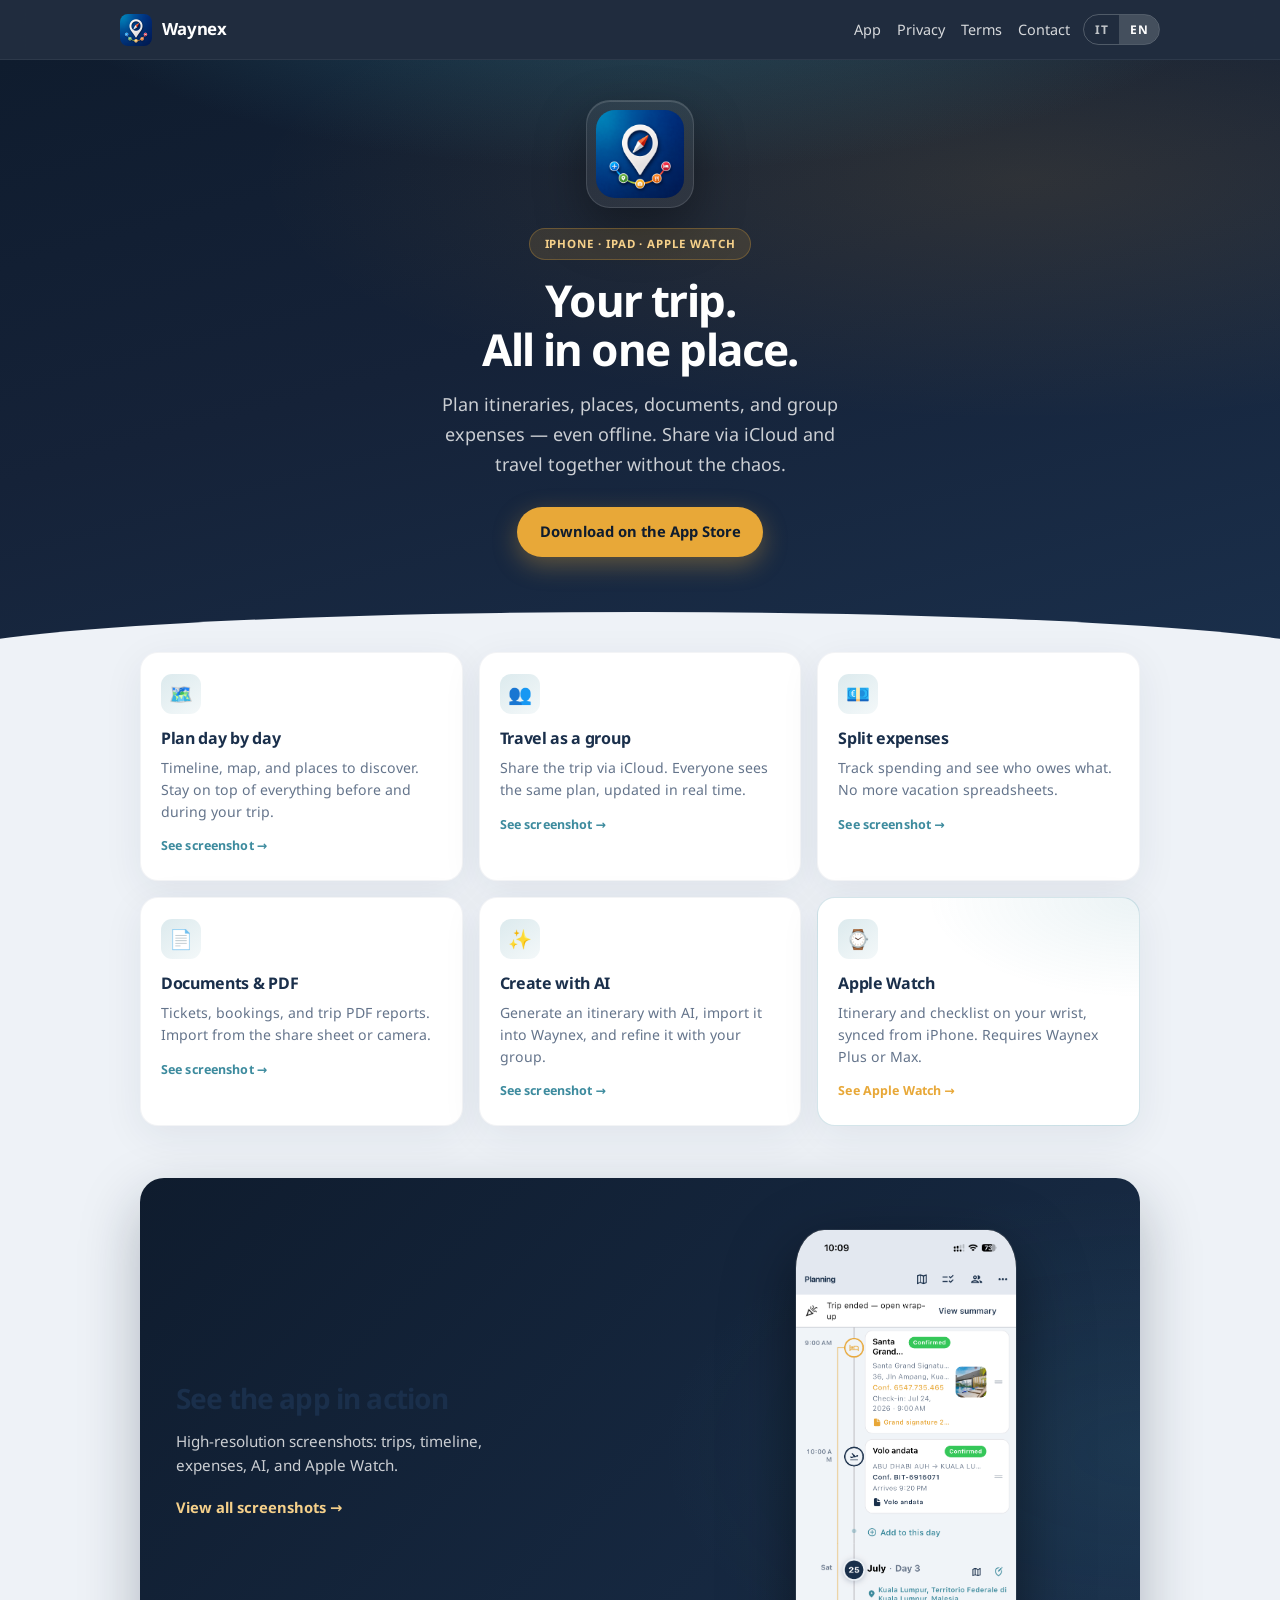
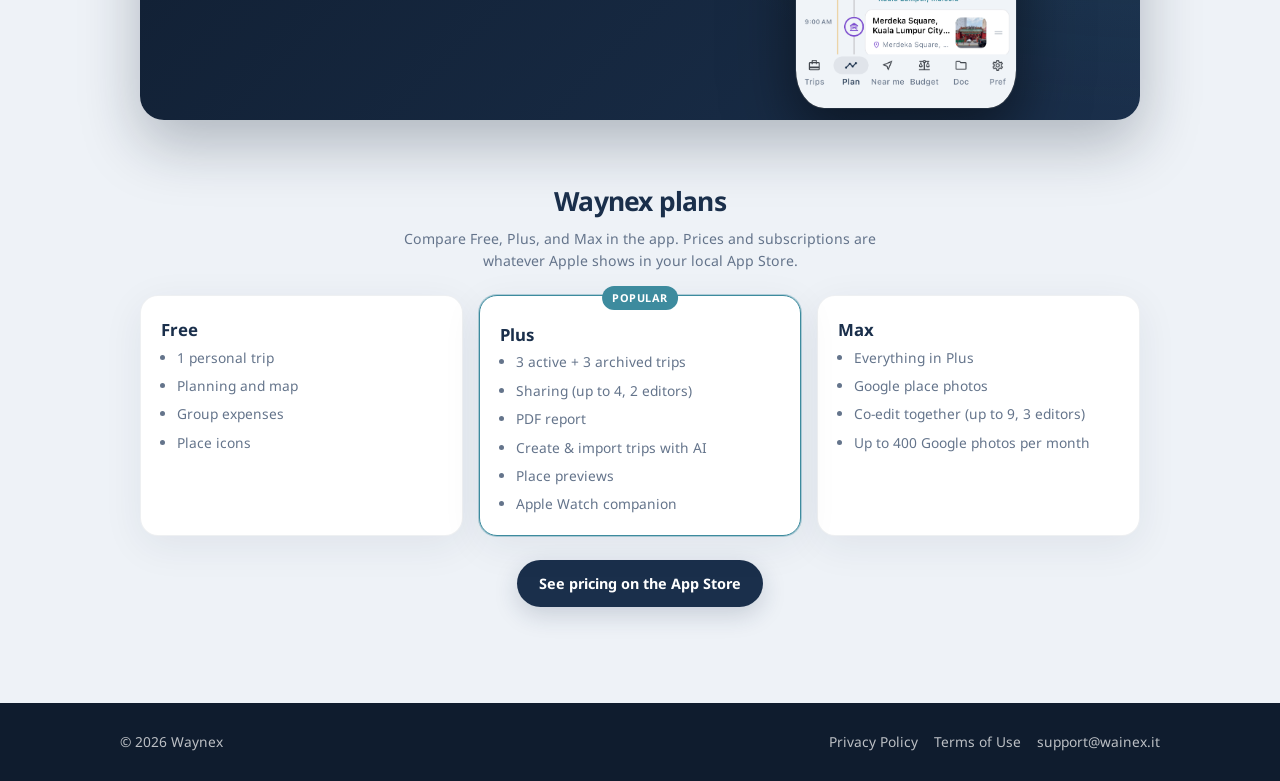
==== en/index.html @ 7d641415 "Honor /en/ as English even if the browser still has Italian saved. Co-authored-by: Cursor <cursorage" ====
<!DOCTYPE html>
<html lang="en">
<head>
  <meta charset="UTF-8">
  <meta name="viewport" content="width=device-width, initial-scale=1">
  <meta name="description" content="Waynex — your group travel companion. Itineraries, places, documents, and expenses in one place.">
  <title>Waynex — Your trip, all in one place</title>
  <link rel="canonical" href="https://wainex.it/en/">
  <link rel="icon" href="/assets/app-icon.png" type="image/png">
  <link rel="apple-touch-icon" href="/assets/app-icon.png">
  <link rel="preconnect" href="https://fonts.googleapis.com">
  <link rel="preconnect" href="https://fonts.gstatic.com" crossorigin>
  <link href="https://fonts.googleapis.com/css2?family=Noto+Sans:wght@400;600;700&display=swap" rel="stylesheet">
  <link rel="stylesheet" href="/styles.css?v=8">
  <script defer src="/site.js?v=9"></script>
</head>
<body>
  <header class="site-header">
    <div class="header-inner">
      <a class="brand" data-link="home" href="/en/">
        <span class="brand-mark" aria-hidden="true">
          <img src="/assets/app-icon.png" alt="" width="36" height="36">
        </span>
        Waynex
      </a>
      <div class="header-right">
        <nav class="nav-links" aria-label="Main">
          <a data-link="screenshots" href="/en/screenshots/" data-i18n="navScreenshots">App</a>
          <a data-link="privacy" href="/en/privacy/" data-i18n="navPrivacy">Privacy</a>
          <a data-link="terms" href="/en/terms/" data-i18n="navTerms">Terms</a>
          <a href="mailto:support@wainex.it" data-i18n="navContact">Contact</a>
        </nav>
        <div class="lang-switch" aria-label="Language">
          <a href="/" data-lang-btn="it">IT</a>
          <a href="/en/" data-lang-btn="en" class="active">EN</a>
        </div>
      </div>
    </div>
  </header>

  <section class="hero">
    <div class="hero-inner">
      <div class="hero-stack">
        <div class="hero-icon-wrap">
          <img class="hero-icon" src="/assets/app-icon.png" alt="Waynex" width="96" height="96">
        </div>
        <span class="hero-badge" data-i18n="heroBadge">iPhone · iPad · Apple Watch</span>
        <h1 data-i18n="heroTitle">Your trip.<br>All in one place.</h1>
        <p class="lead" data-i18n="heroLead">Plan itineraries, places, documents, and group expenses — even offline. Share via iCloud and travel together without the chaos.</p>
        <a class="hero-cta" href="#" data-app-store rel="noopener noreferrer" data-i18n="heroCta">Download on the App Store</a>
      </div>
    </div>
    <div class="hero-curve" aria-hidden="true"></div>
  </section>

  <main>
    <div class="features">
      <a class="feature-card feature-card-link" data-link="screenshots" data-shot-hash="plan" href="/en/screenshots/#plan">
        <div class="feature-icon" aria-hidden="true">🗺️</div>
        <h3 data-i18n="f1Title">Plan day by day</h3>
        <p data-i18n="f1Body">Timeline, map, and places to discover. Stay on top of everything before and during your trip.</p>
        <span class="feature-link-hint" data-i18n="featureSeeScreen">See screenshot →</span>
      </a>
      <a class="feature-card feature-card-link" data-link="screenshots" data-shot-hash="sharing" href="/en/screenshots/#sharing">
        <div class="feature-icon" aria-hidden="true">👥</div>
        <h3 data-i18n="f2Title">Travel as a group</h3>
        <p data-i18n="f2Body">Share the trip via iCloud. Everyone sees the same plan, updated in real time.</p>
        <span class="feature-link-hint" data-i18n="featureSeeScreen">See screenshot →</span>
      </a>
      <a class="feature-card feature-card-link" data-link="screenshots" data-shot-hash="budget" href="/en/screenshots/#budget">
        <div class="feature-icon" aria-hidden="true">💶</div>
        <h3 data-i18n="f3Title">Split expenses</h3>
        <p data-i18n="f3Body">Track spending and see who owes what. No more vacation spreadsheets.</p>
        <span class="feature-link-hint" data-i18n="featureSeeScreen">See screenshot →</span>
      </a>
      <a class="feature-card feature-card-link" data-link="screenshots" data-shot-hash="documents" href="/en/screenshots/#documents">
        <div class="feature-icon" aria-hidden="true">📄</div>
        <h3 data-i18n="f4Title">Documents & PDF</h3>
        <p data-i18n="f4Body">Tickets, bookings, and trip PDF reports. Import from the share sheet or camera.</p>
        <span class="feature-link-hint" data-i18n="featureSeeScreen">See screenshot →</span>
      </a>
      <a class="feature-card feature-card-link" data-link="screenshots" data-shot-hash="ai" href="/en/screenshots/#ai">
        <div class="feature-icon" aria-hidden="true">✨</div>
        <h3 data-i18n="f5Title">Create with AI</h3>
        <p data-i18n="f5Body">Generate an itinerary with AI, import it into Waynex, and refine it with your group.</p>
        <span class="feature-link-hint" data-i18n="featureSeeScreen">See screenshot →</span>
      </a>
      <a class="feature-card feature-card-link feature-card-link--watch" data-link="screenshots" data-shot-hash="watch" href="/en/screenshots/#watch">
        <div class="feature-icon" aria-hidden="true">⌚</div>
        <h3 data-i18n="f6Title">Apple Watch</h3>
        <p data-i18n="f6Body">Itinerary and checklist on your wrist, synced from iPhone. Requires Waynex Plus or Max.</p>
        <span class="feature-link-hint" data-i18n="featureSeeWatch">See Apple Watch →</span>
      </a>
    </div>

    <section class="section section-screenshots-teaser" id="app">
      <div class="teaser-card">
        <div class="teaser-copy">
          <h2 data-i18n="screenshotsTeaserTitle">See the app in action</h2>
          <p data-i18n="screenshotsTeaserBody">High-resolution screenshots: trips, timeline, expenses, AI, and Apple Watch.</p>
          <a class="teaser-link" data-link="screenshots" href="/en/screenshots/" data-i18n="screenshotsTeaserCta">View all screenshots →</a>
        </div>
        <div class="teaser-phone" aria-hidden="true">
          <div class="phone phone--teaser phone--teaser-lg phone--hires">
            <div class="phone-bezel"><div class="phone-screen"><img src="/assets/screenshots/02-plan-1206.png" alt="" width="1206" height="2622" loading="lazy" decoding="async"></div></div>
          </div>
        </div>
      </div>
    </section>

    <section class="section section-plans" id="plans">
      <div class="section-header">
        <h2 data-i18n="plansTitle">Waynex plans</h2>
        <p class="section-note" data-i18n="plansNote">Compare Free, Plus, and Max in the app. Prices and subscriptions are whatever Apple shows in your local App Store.</p>
      </div>
      <div class="plans">
        <article class="plan-card">
          <h3>Free</h3>
          <ul>
            <li data-i18n="free1">1 personal trip</li>
            <li data-i18n="free2">Planning and map</li>
            <li data-i18n="free3">Group expenses</li>
            <li data-i18n="free4">Place icons</li>
          </ul>
        </article>
        <article class="plan-card highlight">
          <span class="plan-tag" data-i18n="planPopular">Popular</span>
          <h3>Plus</h3>
          <ul>
            <li data-i18n="plus1">3 active + 3 archived trips</li>
            <li data-i18n="plus2">Sharing (up to 4, 2 editors)</li>
            <li data-i18n="plus3">PDF report</li>
            <li data-i18n="plus4">Create & import trips with AI</li>
            <li data-i18n="plus5">Place previews</li>
            <li data-i18n="plus6">Apple Watch companion</li>
          </ul>
        </article>
        <article class="plan-card">
          <h3>Max</h3>
          <ul>
            <li data-i18n="max1">Everything in Plus</li>
            <li data-i18n="max2">Google place photos</li>
            <li data-i18n="max3">Co-edit together (up to 9, 3 editors)</li>
            <li data-i18n="max4">Up to 400 Google photos per month</li>
          </ul>
        </article>
      </div>
      <p class="plans-cta-wrap">
        <a class="plans-cta" href="#" data-app-store rel="noopener noreferrer" data-i18n="plansCta">See pricing on the App Store</a>
      </p>
    </section>
  </main>

  <footer class="site-footer">
    <div class="footer-inner">
      <span>© 2026 Waynex</span>
      <nav class="footer-links" aria-label="Legal">
        <a data-link="privacy" href="/en/privacy/" data-i18n="footerPrivacy">Privacy Policy</a>
        <a data-link="terms" href="/en/terms/" data-i18n="footerTerms">Terms of Use</a>
        <a href="mailto:support@wainex.it">support@wainex.it</a>
      </nav>
    </div>
  </footer>
</body>
</html>
---- styles.css ----
:root {
  --deep-blue: #1a2f4b;
  --deep-blue-dark: #0f1c2e;
  --sea: #3d8b9e;
  --sea-light: #5aa8ba;
  --warm: #e8a838;
  --warm-soft: #f5d08a;
  --surface: #eef2f7;
  --card: #ffffff;
  --text: #1a2f4b;
  --text-muted: #64748b;
  --radius: 18px;
  --shadow: 0 10px 40px rgba(26, 47, 75, 0.07);
  --max-width: 1040px;
}

*,
*::before,
*::after {
  box-sizing: border-box;
}

html {
  scroll-behavior: smooth;
}

body {
  margin: 0;
  font-family: "Noto Sans", system-ui, -apple-system, sans-serif;
  color: var(--text);
  background: var(--surface);
  line-height: 1.6;
  -webkit-font-smoothing: antialiased;
}

a {
  color: var(--sea);
  text-decoration: none;
}

a:hover {
  color: var(--deep-blue);
  text-decoration: underline;
}

.site-header {
  background: rgba(15, 28, 46, 0.92);
  backdrop-filter: blur(12px);
  -webkit-backdrop-filter: blur(12px);
  color: #fff;
  padding: 0.85rem 1.25rem;
  position: sticky;
  top: 0;
  z-index: 20;
  border-bottom: 1px solid rgba(255, 255, 255, 0.06);
}

.header-inner {
  max-width: var(--max-width);
  margin: 0 auto;
  display: flex;
  align-items: center;
  justify-content: space-between;
  gap: 1rem;
}

.header-right {
  display: flex;
  align-items: center;
  gap: 0.85rem;
}

.brand {
  display: inline-flex;
  align-items: center;
  gap: 0.6rem;
  color: #fff;
  font-weight: 700;
  font-size: 1.05rem;
  letter-spacing: -0.02em;
}

.brand:hover {
  text-decoration: none;
  color: var(--warm-soft);
}

.brand-mark {
  width: 32px;
  height: 32px;
  border-radius: 8px;
  overflow: hidden;
  flex-shrink: 0;
  line-height: 0;
}

.brand-mark img {
  width: 100%;
  height: 100%;
  display: block;
  object-fit: cover;
}

.nav-links {
  display: flex;
  gap: 1rem;
  font-size: 0.9rem;
}

.nav-links a {
  color: rgba(255, 255, 255, 0.82);
}

.nav-links a:hover,
.nav-links a.active {
  color: #fff;
  text-decoration: none;
}

.lang-switch {
  display: inline-flex;
  border: 1px solid rgba(255, 255, 255, 0.22);
  border-radius: 999px;
  overflow: hidden;
  font-size: 0.75rem;
  font-weight: 700;
  letter-spacing: 0.02em;
}

.lang-switch a {
  padding: 0.3rem 0.7rem;
  color: rgba(255, 255, 255, 0.72);
  text-decoration: none;
}

.lang-switch a.active {
  background: rgba(255, 255, 255, 0.16);
  color: #fff;
}

.lang-switch a:hover {
  text-decoration: none;
  color: #fff;
}

.hero {
  position: relative;
  background:
    radial-gradient(ellipse 90% 70% at 50% -20%, rgba(61, 139, 158, 0.45), transparent 55%),
    radial-gradient(ellipse 60% 40% at 80% 20%, rgba(232, 168, 56, 0.12), transparent),
    linear-gradient(165deg, var(--deep-blue-dark) 0%, #152238 45%, var(--deep-blue) 100%);
  color: #fff;
  padding: 2.5rem 1.25rem 0;
  overflow: hidden;
}

.hero-inner {
  max-width: 640px;
  margin: 0 auto;
}

.hero-stack {
  display: flex;
  flex-direction: column;
  align-items: center;
  text-align: center;
  padding-bottom: 3.5rem;
}

.hero-icon-wrap {
  display: flex;
  align-items: center;
  justify-content: center;
  width: 108px;
  height: 108px;
  margin: 0 auto 1.25rem;
  border-radius: 24px;
  background: rgba(255, 255, 255, 0.06);
  border: 1px solid rgba(255, 255, 255, 0.12);
  box-shadow:
    0 20px 50px rgba(0, 0, 0, 0.35),
    inset 0 1px 0 rgba(255, 255, 255, 0.15);
}

.hero-icon {
  width: 88px;
  height: 88px;
  border-radius: 19px;
  display: block;
  object-fit: cover;
  object-position: center center;
}

.hero-badge {
  display: inline-block;
  padding: 0.35rem 0.9rem;
  border-radius: 999px;
  background: rgba(232, 168, 56, 0.14);
  color: var(--warm-soft);
  font-size: 0.72rem;
  font-weight: 700;
  letter-spacing: 0.08em;
  text-transform: uppercase;
  margin-bottom: 1rem;
  border: 1px solid rgba(232, 168, 56, 0.28);
}

.hero h1 {
  font-size: clamp(1.85rem, 5vw, 2.75rem);
  font-weight: 700;
  line-height: 1.12;
  margin: 0 0 1rem;
  letter-spacing: -0.035em;
  text-wrap: balance;
  max-width: 18ch;
}

.hero p.lead {
  font-size: clamp(1rem, 2.2vw, 1.125rem);
  color: rgba(255, 255, 255, 0.78);
  margin: 0 0 1.75rem;
  max-width: 42ch;
  line-height: 1.65;
}

.hero-cta {
  display: inline-flex;
  align-items: center;
  justify-content: center;
  padding: 0.8rem 1.4rem;
  border-radius: 999px;
  background: var(--warm);
  color: var(--deep-blue-dark);
  font-weight: 700;
  font-size: 0.92rem;
  box-shadow: 0 8px 24px rgba(232, 168, 56, 0.35);
  transition: transform 0.15s ease, box-shadow 0.15s ease;
}

.hero-cta:hover {
  transform: translateY(-1px);
  box-shadow: 0 12px 28px rgba(232, 168, 56, 0.42);
  text-decoration: none;
  color: var(--deep-blue-dark);
}

.hero-curve {
  display: block;
  height: 48px;
  margin-top: -1px;
  background: var(--surface);
  border-radius: 50% 50% 0 0 / 100% 100% 0 0;
  transform: scaleX(1.15);
}

main {
  max-width: var(--max-width);
  margin: 0 auto;
  padding: 0 1.25rem 4rem;
}

.features {
  display: grid;
  grid-template-columns: repeat(3, minmax(0, 1fr));
  gap: 1rem;
  margin-top: -0.5rem;
  position: relative;
  z-index: 2;
}

.feature-card {
  background: var(--card);
  border-radius: var(--radius);
  padding: 1.35rem 1.25rem;
  box-shadow: var(--shadow);
  border: 1px solid rgba(26, 47, 75, 0.05);
  transition: transform 0.15s ease, box-shadow 0.15s ease;
}

.feature-card-link {
  display: block;
  color: inherit;
  text-decoration: none;
}

.feature-card-link:hover {
  transform: translateY(-3px);
  box-shadow: 0 16px 48px rgba(26, 47, 75, 0.12);
  text-decoration: none;
  color: inherit;
}

.feature-card-link--watch {
  border-color: rgba(61, 139, 158, 0.22);
  background:
    radial-gradient(ellipse 120% 80% at 100% 0%, rgba(61, 139, 158, 0.1), transparent 55%),
    var(--card);
}

.feature-link-hint {
  display: inline-block;
  margin-top: 0.85rem;
  font-size: 0.78rem;
  font-weight: 700;
  color: var(--sea);
  letter-spacing: 0.01em;
}

.feature-card-link--watch .feature-link-hint {
  color: var(--warm);
}

.feature-icon {
  width: 40px;
  height: 40px;
  border-radius: 11px;
  background: linear-gradient(145deg, rgba(61, 139, 158, 0.18), rgba(61, 139, 158, 0.06));
  display: grid;
  place-items: center;
  font-size: 1.2rem;
  margin-bottom: 0.75rem;
}

.feature-card h3 {
  margin: 0 0 0.35rem;
  font-size: 1rem;
  font-weight: 700;
  color: var(--deep-blue);
  letter-spacing: -0.02em;
}

.feature-card p {
  margin: 0;
  font-size: 0.88rem;
  color: var(--text-muted);
  line-height: 1.55;
}

.section {
  margin-top: 3.75rem;
}

.section-header {
  text-align: center;
  max-width: 520px;
  margin: 0 auto 1.5rem;
}

.section h2 {
  font-size: 1.65rem;
  color: var(--deep-blue);
  margin: 0 0 0.4rem;
  letter-spacing: -0.03em;
}

.section-note {
  color: var(--text-muted);
  font-size: 0.88rem;
  margin: 0;
  line-height: 1.5;
}

.plans {
  display: grid;
  grid-template-columns: repeat(3, minmax(0, 1fr));
  gap: 1rem;
  align-items: stretch;
}

.plan-card {
  background: var(--card);
  border-radius: var(--radius);
  padding: 1.35rem 1.25rem 1.25rem;
  border: 1px solid rgba(26, 47, 75, 0.07);
  box-shadow: var(--shadow);
  display: flex;
  flex-direction: column;
}

.plan-card.highlight {
  border-color: var(--sea);
  box-shadow: 0 0 0 1px rgba(61, 139, 158, 0.35), var(--shadow);
  position: relative;
  padding-top: 1.65rem;
}

.plan-tag {
  position: absolute;
  top: -0.6rem;
  left: 50%;
  transform: translateX(-50%);
  background: var(--sea);
  color: #fff;
  font-size: 0.68rem;
  font-weight: 700;
  letter-spacing: 0.04em;
  text-transform: uppercase;
  padding: 0.2rem 0.65rem;
  border-radius: 999px;
  white-space: nowrap;
}

.plan-card.highlight::before {
  content: none;
}

.plan-card h3 {
  margin: 0 0 0.15rem;
  font-size: 1.05rem;
  font-weight: 700;
  color: var(--deep-blue);
}

.plan-price {
  font-size: 1.5rem;
  font-weight: 700;
  color: var(--sea);
  margin: 0 0 0.85rem;
  letter-spacing: -0.02em;
}

.plan-card ul {
  margin: 0;
  padding-left: 1rem;
  font-size: 0.86rem;
  color: var(--text-muted);
  flex: 1;
}

.plan-card li + li {
  margin-top: 0.4rem;
}

.plans-cta-wrap {
  margin: 1.5rem 0 0;
  text-align: center;
}

.plans-cta {
  display: inline-flex;
  align-items: center;
  justify-content: center;
  padding: 0.75rem 1.35rem;
  border-radius: 999px;
  background: var(--deep-blue);
  color: #fff;
  font-weight: 700;
  font-size: 0.9rem;
  box-shadow: 0 8px 24px rgba(26, 47, 75, 0.18);
  transition: transform 0.15s ease, box-shadow 0.15s ease;
}

.plans-cta:hover {
  transform: translateY(-1px);
  box-shadow: 0 12px 28px rgba(26, 47, 75, 0.24);
  text-decoration: none;
  color: #fff;
}

.section-screenshots-teaser {
  margin-top: 3.25rem;
}

.teaser-card {
  display: grid;
  grid-template-columns: 1.1fr 0.9fr;
  gap: 2rem;
  align-items: center;
  background:
    radial-gradient(ellipse 80% 80% at 100% 50%, rgba(61, 139, 158, 0.12), transparent 60%),
    linear-gradient(135deg, var(--deep-blue-dark) 0%, var(--deep-blue) 100%);
  border-radius: calc(var(--radius) + 6px);
  padding: 2rem 2rem 2rem 2.25rem;
  color: #fff;
  overflow: hidden;
  box-shadow: 0 24px 60px rgba(15, 28, 46, 0.28);
}

.teaser-copy h2 {
  margin: 0 0 0.5rem;
  font-size: clamp(1.35rem, 3vw, 1.75rem);
  letter-spacing: -0.03em;
}

.teaser-copy p {
  margin: 0 0 1.1rem;
  color: rgba(255, 255, 255, 0.78);
  font-size: 0.95rem;
  max-width: 36ch;
  line-height: 1.6;
}

.teaser-link {
  display: inline-flex;
  font-weight: 700;
  color: var(--warm-soft);
  font-size: 0.92rem;
}

.teaser-link:hover {
  color: #fff;
  text-decoration: none;
}

.teaser-phone {
  display: flex;
  justify-content: center;
  align-items: flex-end;
  min-height: 200px;
}

/* ── iPhone Pro frame (screenshots already include status bar + Dynamic Island) ── */
.phone {
  --phone-width: 160px;
  --phone-bezel: max(8px, calc(var(--phone-width) * 0.034));
  --phone-outer-r: calc(var(--phone-width) * 0.145 + var(--phone-bezel));
  --phone-inner-r: calc(var(--phone-width) * 0.118);
  position: relative;
  width: var(--phone-width);
  max-width: var(--phone-width);
  flex: 0 0 var(--phone-width);
  filter: drop-shadow(0 22px 44px rgba(0, 0, 0, 0.34));
}

/* Side buttons */
.phone::before,
.phone::after {
  content: "";
  position: absolute;
  z-index: 4;
  border-radius: 2px;
  background: linear-gradient(180deg, #4a4a50 0%, #222226 45%, #151518 100%);
  box-shadow:
    inset 0 1px 0 rgba(255, 255, 255, 0.14),
    0 0 0 0.5px rgba(0, 0, 0, 0.55);
}

.phone::before {
  left: calc(var(--phone-bezel) * -0.55);
  top: 19%;
  width: max(2px, calc(var(--phone-width) * 0.006));
  height: calc(var(--phone-width) * 0.085);
  box-shadow:
    inset 0 1px 0 rgba(255, 255, 255, 0.14),
    0 0 0 0.5px rgba(0, 0, 0, 0.55),
    0 calc(var(--phone-width) * 0.105) 0 0 #2a2a30,
    0 calc(var(--phone-width) * 0.105) 0 0.5px rgba(0, 0, 0, 0.55);
}

.phone::after {
  right: calc(var(--phone-bezel) * -0.55);
  top: 24%;
  width: max(2px, calc(var(--phone-width) * 0.006));
  height: calc(var(--phone-width) * 0.11);
}

.phone--teaser {
  --phone-width: 168px;
  transform: translateY(20px);
}

.phone--teaser-lg {
  --phone-width: 196px;
}

.phone--teaser-lg.phone--hires {
  --phone-width: 220px;
}

.phone--large {
  --phone-width: 220px;
}

.phone--xlarge {
  --phone-width: min(360px, 88vw);
}

/* Native iPhone screenshots at 1206×2622 — no CSS bezel, retina-sharp */
.phone--hires {
  --phone-width: min(360px, 88vw);
  filter: drop-shadow(0 20px 36px rgba(0, 0, 0, 0.24));
}

.phone--hires::before,
.phone--hires::after {
  display: none;
}

.phone--hires .phone-bezel {
  padding: 0;
  background: transparent;
  box-shadow: none;
}

.phone--hires .phone-screen {
  border-radius: clamp(28px, 8%, 42px);
  aspect-ratio: 1206 / 2622;
  box-shadow:
    0 0 0 1px rgba(255, 255, 255, 0.08),
    0 24px 48px rgba(0, 0, 0, 0.28);
}

.phone--hires .phone-screen img {
  object-fit: cover;
  object-position: top center;
}

.shots-fan .phone--hires {
  --phone-width: 168px;
}

.shots-fan .phone--hires.phone--center {
  --phone-width: 200px;
}

.phone-bezel {
  position: relative;
  width: 100%;
  padding: var(--phone-bezel);
  border-radius: var(--phone-outer-r);
  background:
    linear-gradient(165deg, rgba(255, 255, 255, 0.12) 0%, transparent 38%),
    linear-gradient(145deg, #48484f 0%, #1b1b1f 38%, #09090b 72%, #222228 100%);
  box-shadow:
    0 0 0 1px rgba(255, 255, 255, 0.1),
    0 0 0 1.5px rgba(0, 0, 0, 0.65),
    inset 0 1px 0 rgba(255, 255, 255, 0.2),
    inset 0 -1px 0 rgba(0, 0, 0, 0.45);
}

.phone-screen {
  width: 100%;
  border-radius: var(--phone-inner-r);
  overflow: hidden;
  background: #000;
  aspect-ratio: 1206 / 2622;
  line-height: 0;
  box-shadow:
    inset 0 0 0 1px rgba(0, 0, 0, 0.65),
    inset 0 0 0 2px rgba(255, 255, 255, 0.03);
}

.phone-screen img {
  width: 100%;
  height: 100%;
  max-width: 100%;
  display: block;
  object-fit: cover;
  object-position: top center;
}

/* Precomposed iPhone 16 Pro mockups: frame, controls and screen are one
   calibrated image, so no CSS approximation can distort the device. */
.phone--framed {
  --phone-bezel: 0px;
  --phone-outer-r: 0px;
  --phone-inner-r: 0px;
  filter: drop-shadow(0 20px 36px rgba(0, 0, 0, 0.24));
}

.phone--framed::before,
.phone--framed::after {
  display: none;
}

.phone--framed .phone-bezel,
.phone--framed .phone-screen {
  padding: 0;
  border-radius: 0;
  background: transparent;
  box-shadow: none;
}

.phone--framed .phone-screen {
  aspect-ratio: 1206 / 2495;
  overflow: visible;
}

.phone--framed .phone-screen img {
  object-fit: contain;
}

/* ── Screenshots page ── */
.screenshots-page {
  background: var(--surface);
}

.shots-hero {
  background:
    radial-gradient(ellipse 70% 55% at 50% -10%, rgba(61, 139, 158, 0.35), transparent),
    linear-gradient(165deg, var(--deep-blue-dark) 0%, #152238 50%, var(--deep-blue) 100%);
  color: #fff;
  padding: 3rem 1.25rem 0;
  overflow: hidden;
}

.shots-hero-inner {
  max-width: 960px;
  margin: 0 auto;
  text-align: center;
}

.shots-kicker {
  margin: 0 0 0.65rem;
  font-size: 0.72rem;
  font-weight: 700;
  letter-spacing: 0.1em;
  text-transform: uppercase;
  color: var(--warm-soft);
}

.shots-hero h1 {
  margin: 0 0 0.75rem;
  font-size: clamp(1.85rem, 5vw, 2.65rem);
  letter-spacing: -0.035em;
  line-height: 1.1;
}

.shots-lead {
  margin: 0 auto 1.75rem;
  max-width: 46ch;
  color: rgba(255, 255, 255, 0.78);
  font-size: 1.02rem;
  line-height: 1.65;
}

.shots-fan {
  display: flex;
  justify-content: center;
  align-items: flex-end;
  gap: 1rem;
  padding: 0 0.75rem 1.5rem;
  overflow: visible;
}

.shots-fan .phone {
  --phone-width: 150px;
}

.shots-fan .phone--left {
  transform: rotate(-6deg) translateY(12px);
  opacity: 0.88;
}

.shots-fan .phone--center {
  --phone-width: 190px;
  transform: translateY(-6px);
  z-index: 2;
}

.shots-fan .phone--right {
  transform: rotate(6deg) translateY(12px);
  opacity: 0.88;
}

.shots-jump {
  display: flex;
  flex-wrap: wrap;
  justify-content: center;
  gap: 0.45rem 0.55rem;
  margin: 0 0 1.5rem;
  max-width: 640px;
  margin-left: auto;
  margin-right: auto;
}

.shots-jump a {
  display: inline-flex;
  padding: 0.35rem 0.75rem;
  border-radius: 999px;
  background: rgba(255, 255, 255, 0.1);
  border: 1px solid rgba(255, 255, 255, 0.16);
  color: rgba(255, 255, 255, 0.9);
  font-size: 0.78rem;
  font-weight: 700;
  text-decoration: none;
}

.shots-jump a:hover {
  background: rgba(255, 255, 255, 0.16);
  color: #fff;
  text-decoration: none;
}

.shots-main {
  max-width: 1080px;
  margin: 0 auto;
  padding: 2.5rem 1.25rem 3rem;
}

.shot-row {
  display: grid;
  grid-template-columns: minmax(0, 1fr) auto;
  gap: 2.5rem;
  align-items: center;
  padding: 2rem 0;
  scroll-margin-top: 5rem;
}

.shot-row + .shot-row {
  border-top: 1px solid rgba(26, 47, 75, 0.08);
}

.watch-showcase {
  display: grid;
  grid-template-columns: minmax(0, 0.95fr) minmax(280px, 1.05fr);
  gap: 2rem;
  align-items: center;
  margin-top: 2rem;
  padding: 2rem;
  border-radius: calc(var(--radius) + 8px);
  background:
    radial-gradient(ellipse 90% 70% at 0% 0%, rgba(232, 168, 56, 0.12), transparent 55%),
    radial-gradient(ellipse 80% 60% at 100% 100%, rgba(61, 139, 158, 0.14), transparent 60%),
    linear-gradient(145deg, #0f1c2e 0%, #1a2f4b 100%);
  color: #fff;
  scroll-margin-top: 5rem;
}

.watch-showcase-copy h2 {
  margin: 0 0 0.75rem;
  font-size: clamp(1.45rem, 3.2vw, 2rem);
  letter-spacing: -0.03em;
  line-height: 1.15;
}

.watch-showcase-copy p {
  margin: 0 0 1rem;
  color: rgba(255, 255, 255, 0.78);
  line-height: 1.65;
  max-width: 42ch;
}

.watch-showcase .shot-num {
  color: var(--warm-soft);
}

.watch-points {
  margin: 0;
  padding-left: 1.1rem;
  color: rgba(255, 255, 255, 0.82);
  font-size: 0.92rem;
  line-height: 1.55;
}

.watch-points li + li {
  margin-top: 0.45rem;
}

.watch-showcase-visual {
  margin: 0;
  text-align: center;
}

.watch-showcase-visual img {
  width: min(100%, 420px);
  height: auto;
  display: block;
  margin: 0 auto;
  filter: drop-shadow(0 28px 48px rgba(0, 0, 0, 0.35));
}

.watch-showcase-visual figcaption {
  margin-top: 0.85rem;
  font-size: 0.82rem;
  font-weight: 600;
  color: rgba(255, 255, 255, 0.62);
}

.shot-row--reverse .shot-copy {
  order: 2;
}

.shot-row--reverse .shot-device {
  order: 1;
}

.shot-num {
  display: inline-block;
  margin-bottom: 0.65rem;
  font-size: 0.72rem;
  font-weight: 700;
  letter-spacing: 0.08em;
  color: var(--sea);
}

.shot-copy h2 {
  margin: 0 0 0.65rem;
  font-size: clamp(1.35rem, 3vw, 1.85rem);
  color: var(--deep-blue);
  letter-spacing: -0.03em;
  line-height: 1.15;
}

.shot-copy p {
  margin: 0;
  color: var(--text-muted);
  font-size: 0.96rem;
  line-height: 1.65;
  max-width: 38ch;
}

.shot-device {
  margin: 0;
  display: flex;
  flex-direction: column;
  align-items: center;
  gap: 0.85rem;
  padding: 0 0.35rem;
  overflow: visible;
}

.shot-device figcaption {
  font-size: 0.82rem;
  font-weight: 600;
  color: var(--text-muted);
  letter-spacing: 0.02em;
}

.shots-cta {
  margin-top: 2rem;
  padding: 2.25rem 1.5rem;
  text-align: center;
  background: var(--card);
  border-radius: calc(var(--radius) + 4px);
  border: 1px solid rgba(26, 47, 75, 0.07);
  box-shadow: var(--shadow);
}

.shots-cta h2 {
  margin: 0 0 0.4rem;
  font-size: 1.45rem;
  color: var(--deep-blue);
  letter-spacing: -0.03em;
}

.shots-cta p {
  margin: 0 0 1.25rem;
  color: var(--text-muted);
  font-size: 0.92rem;
}

.legal-page {
  max-width: 680px;
  margin: 0 auto;
  padding: 2rem 1.25rem 4rem;
}

.legal-page h1 {
  font-size: 1.75rem;
  color: var(--deep-blue);
  margin: 0 0 0.35rem;
  letter-spacing: -0.02em;
}

.legal-meta {
  color: var(--text-muted);
  font-size: 0.86rem;
  margin-bottom: 1.75rem;
}

.legal-page h2 {
  font-size: 1.1rem;
  color: var(--deep-blue);
  margin: 1.75rem 0 0.5rem;
}

.legal-page p,
.legal-page li {
  font-size: 0.94rem;
  color: #334155;
}

.legal-page ul {
  padding-left: 1.2rem;
}

.contact-box {
  margin-top: 2rem;
  padding: 1.15rem 1.25rem;
  background: var(--card);
  border-radius: var(--radius);
  border: 1px solid rgba(26, 47, 75, 0.07);
}

.site-footer {
  background: var(--deep-blue-dark);
  color: rgba(255, 255, 255, 0.72);
  padding: 1.75rem 1.25rem;
  margin-top: 2rem;
  font-size: 0.86rem;
}

.footer-inner {
  max-width: var(--max-width);
  margin: 0 auto;
  display: flex;
  flex-wrap: wrap;
  align-items: center;
  justify-content: space-between;
  gap: 0.75rem;
}

.footer-links {
  display: flex;
  flex-wrap: wrap;
  gap: 1rem;
}

.footer-links a {
  color: rgba(255, 255, 255, 0.72);
}

.footer-links a:hover {
  color: var(--warm-soft);
  text-decoration: none;
}

@media (max-width: 900px) {
  .features,
  .plans {
    grid-template-columns: repeat(2, minmax(0, 1fr));
  }

  .teaser-card {
    grid-template-columns: 1fr;
    padding: 1.75rem 1.5rem 0;
    text-align: center;
  }

  .teaser-copy p {
    margin-left: auto;
    margin-right: auto;
  }

  .teaser-phone {
    min-height: 160px;
  }

  .shot-row,
  .shot-row--reverse {
    grid-template-columns: 1fr;
    gap: 1.25rem;
    text-align: center;
  }

  .shot-row--reverse .shot-copy,
  .shot-row--reverse .shot-device {
    order: unset;
  }

  .shot-copy p {
    max-width: none;
    margin: 0 auto;
  }

  .phone--large {
    --phone-width: 200px;
  }

  .phone--xlarge {
    --phone-width: min(320px, 88vw);
  }

  .phone--teaser-lg {
    --phone-width: 170px;
  }

  .watch-showcase {
    grid-template-columns: 1fr;
    text-align: center;
    padding: 1.75rem 1.25rem;
  }

  .watch-showcase-copy p,
  .watch-points {
    margin-left: auto;
    margin-right: auto;
  }

  .watch-points {
    display: inline-block;
    text-align: left;
  }

  .shots-fan .phone {
    --phone-width: 118px;
  }

  .shots-fan .phone--center {
    --phone-width: 150px;
  }
}

@media (max-width: 640px) {
  .nav-links {
    display: none;
  }

  .hero {
    padding-top: 1.75rem;
  }

  .hero-stack {
    padding-bottom: 2.75rem;
  }

  .features,
  .plans {
    grid-template-columns: 1fr;
  }

  .shots-fan .phone--center {
    --phone-width: 138px;
  }

  .phone--teaser,
  .phone--teaser-lg {
    --phone-width: 150px;
  }

  .plan-card.highlight::before {
    content: none;
  }
}

.costi-page .costi-main {
  max-width: 800px;
  margin: 0 auto;
  padding: 2rem 1.25rem 4rem;
}

.costi-page:has(#app[hidden]) .costi-logout {
  display: none;
}

.costi-logout {
  appearance: none;
  border: 1px solid rgba(255, 255, 255, 0.2);
  background: transparent;
  color: #fff;
  font: inherit;
  font-size: 0.9rem;
  padding: 0.35rem 0.75rem;
  border-radius: 999px;
  cursor: pointer;
}

.costi-logout:hover {
  background: rgba(255, 255, 255, 0.08);
  text-decoration: none;
}

.costi-gate {
  background: var(--card);
  border-radius: var(--radius);
  padding: 2rem 1.5rem;
  box-shadow: var(--shadow);
  max-width: 420px;
  margin: 3rem auto 0;
}

.costi-gate h1,
.costi-page h1 {
  margin: 0 0 0.5rem;
  font-size: 1.65rem;
  letter-spacing: -0.03em;
}

.costi-gate form {
  display: grid;
  gap: 0.5rem;
  margin-top: 1.25rem;
}

.costi-gate label,
.costi-grid label {
  display: grid;
  gap: 0.35rem;
  font-weight: 600;
  font-size: 0.92rem;
}

.costi-grid label span,
.costi-lead,
.costi-caption {
  font-weight: 400;
  color: var(--text-muted);
  font-size: 0.88rem;
}

.costi-gate input,
.costi-grid select {
  font: inherit;
  padding: 0.65rem 0.75rem;
  border-radius: 12px;
  border: 1px solid #d5dee8;
  background: #fff;
}

.costi-gate button {
  margin-top: 0.5rem;
  font: inherit;
  font-weight: 600;
  border: 0;
  border-radius: 999px;
  padding: 0.75rem 1rem;
  background: var(--deep-blue);
  color: #fff;
  cursor: pointer;
}

.costi-error {
  color: #b42318;
  margin: 0;
  font-size: 0.9rem;
}

.costi-lead {
  margin: 0 0 1.75rem;
  font-size: 1rem;
  color: var(--text-muted);
}

.costi-page h2 {
  margin: 2rem 0 0.85rem;
  font-size: 1.15rem;
}

.costi-grid {
  display: grid;
  grid-template-columns: 1fr 1fr;
  gap: 1.1rem 1rem;
}

.costi-check {
  display: flex;
  gap: 0.55rem;
  align-items: flex-start;
  margin: 1.1rem 0 0;
  font-size: 0.95rem;
}

.costi-verdict {
  border-radius: var(--radius);
  padding: 1rem 1.1rem;
  margin-bottom: 1rem;
}

.costi-verdict.ok {
  background: #e8f6ee;
  color: #146c3a;
}

.costi-verdict.bad {
  background: #fdecea;
  color: #b42318;
}

.costi-verdict p {
  margin: 0.4rem 0 0;
  color: inherit;
}

.costi-stats {
  display: grid;
  grid-template-columns: 1fr 1fr 1fr;
  gap: 0.75rem;
  margin-bottom: 1rem;
}

.costi-stats > div {
  background: var(--card);
  border-radius: 14px;
  padding: 0.9rem;
  box-shadow: var(--shadow);
}

.costi-stat-value {
  font-weight: 700;
  font-size: 1.2rem;
}

.costi-stat-value.ok {
  color: #146c3a;
}

.costi-stat-value.bad {
  color: #b42318;
}

.costi-stat-label {
  color: var(--text-muted);
  font-size: 0.82rem;
}

.costi-table-wrap {
  overflow-x: auto;
}

.costi-table {
  width: 100%;
  border-collapse: collapse;
  background: var(--card);
  border-radius: 14px;
  overflow: hidden;
  font-size: 0.92rem;
}

.costi-table th,
.costi-table td {
  text-align: right;
  padding: 0.65rem 0.8rem;
  border-bottom: 1px solid #eef2f7;
}

.costi-table th:first-child,
.costi-table td:first-child {
  text-align: left;
}

.costi-note {
  background: var(--card);
  border-radius: 14px;
  padding: 1rem 1.1rem;
  margin-top: 1rem;
  box-shadow: var(--shadow);
}

.costi-note p {
  margin: 0.4rem 0 0;
  color: var(--text-muted);
}

.costi-chart {
  width: 100%;
  height: auto;
  background: var(--card);
  border-radius: 14px;
  display: block;
}

.costi-chart .line {
  fill: none;
  stroke: var(--sea);
  stroke-width: 2.5;
}

.costi-chart .fill {
  fill: rgba(61, 139, 158, 0.16);
}

.costi-chart .zero {
  fill: none;
  stroke: #d5dee8;
}

.costi-chart circle {
  fill: var(--sea);
}

.costi-chart text {
  fill: var(--text-muted);
  font-size: 12px;
}

@media (max-width: 700px) {
  .costi-grid,
  .costi-stats {
    grid-template-columns: 1fr;
  }
}

@media (prefers-reduced-motion: reduce) {
  html {
    scroll-behavior: auto;
  }

  .feature-card,
  .feature-card-link,
  .hero-cta {
    transition: none;
  }
}
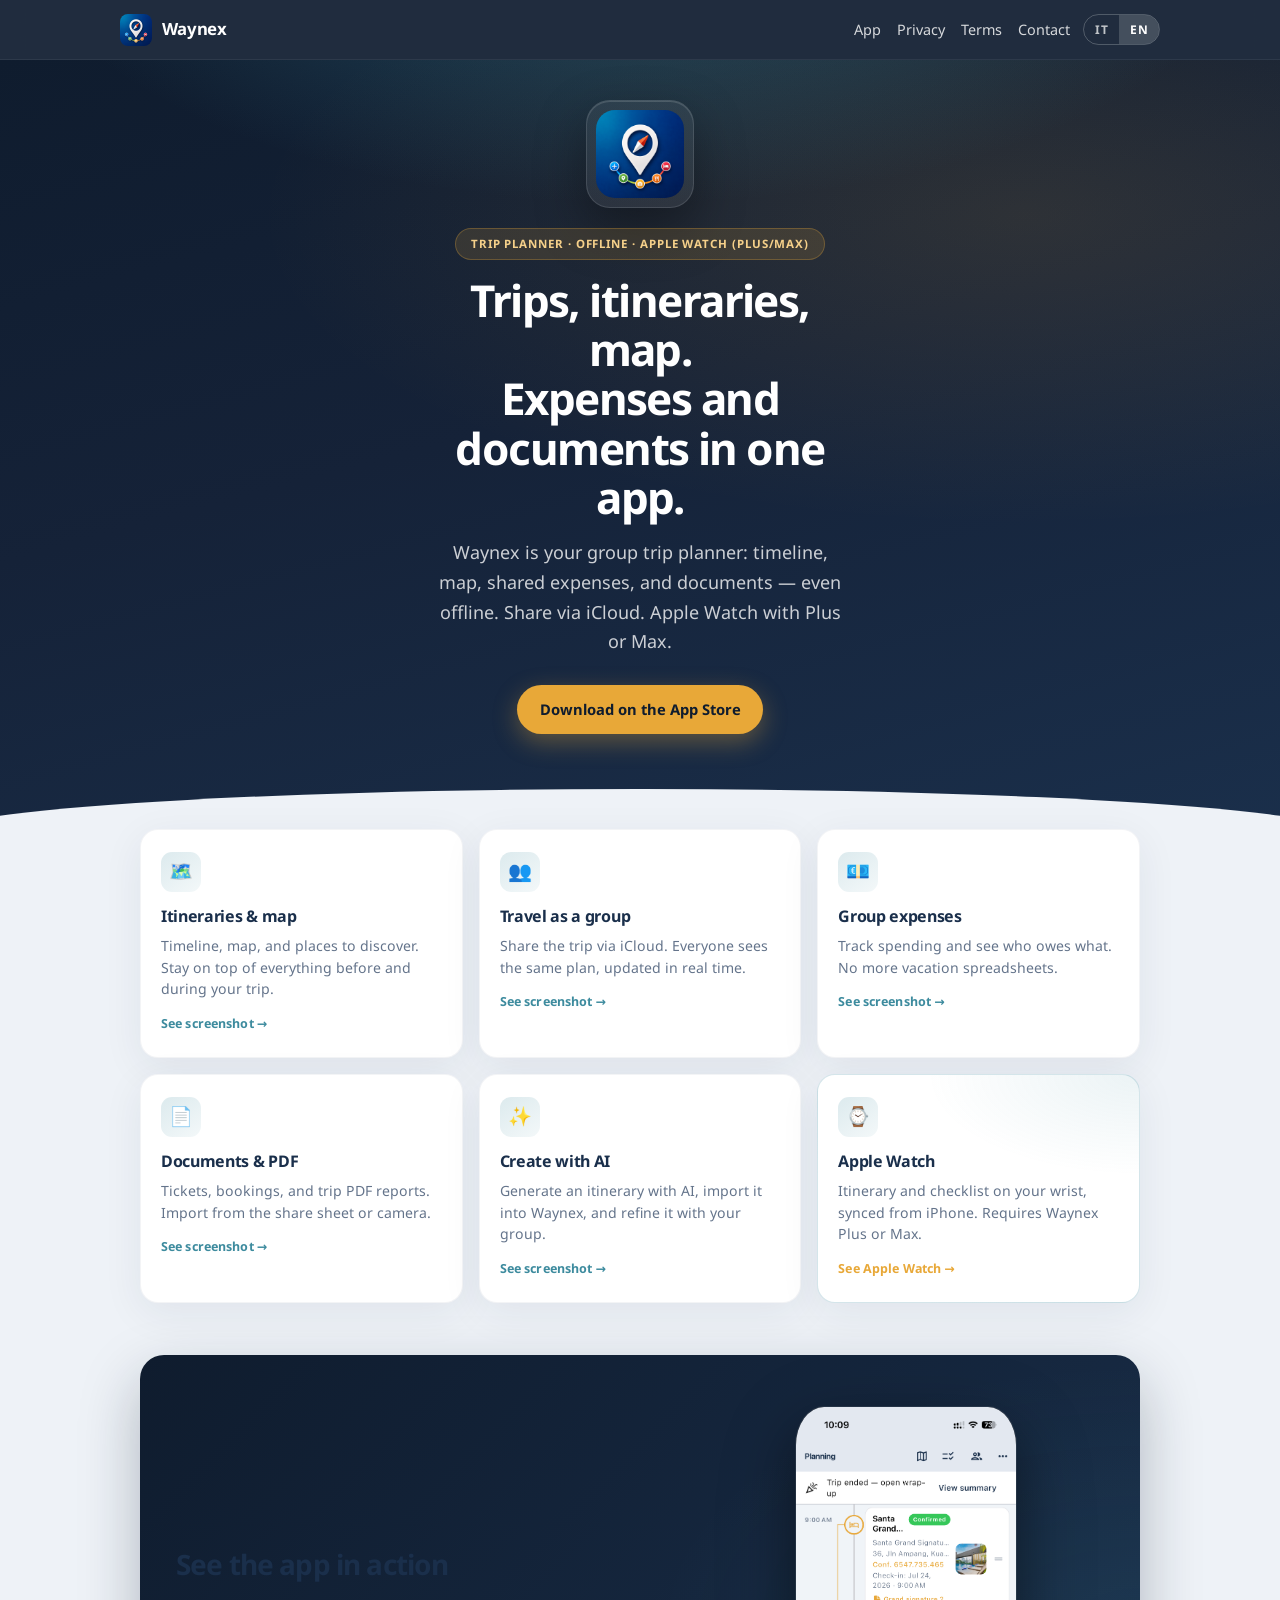
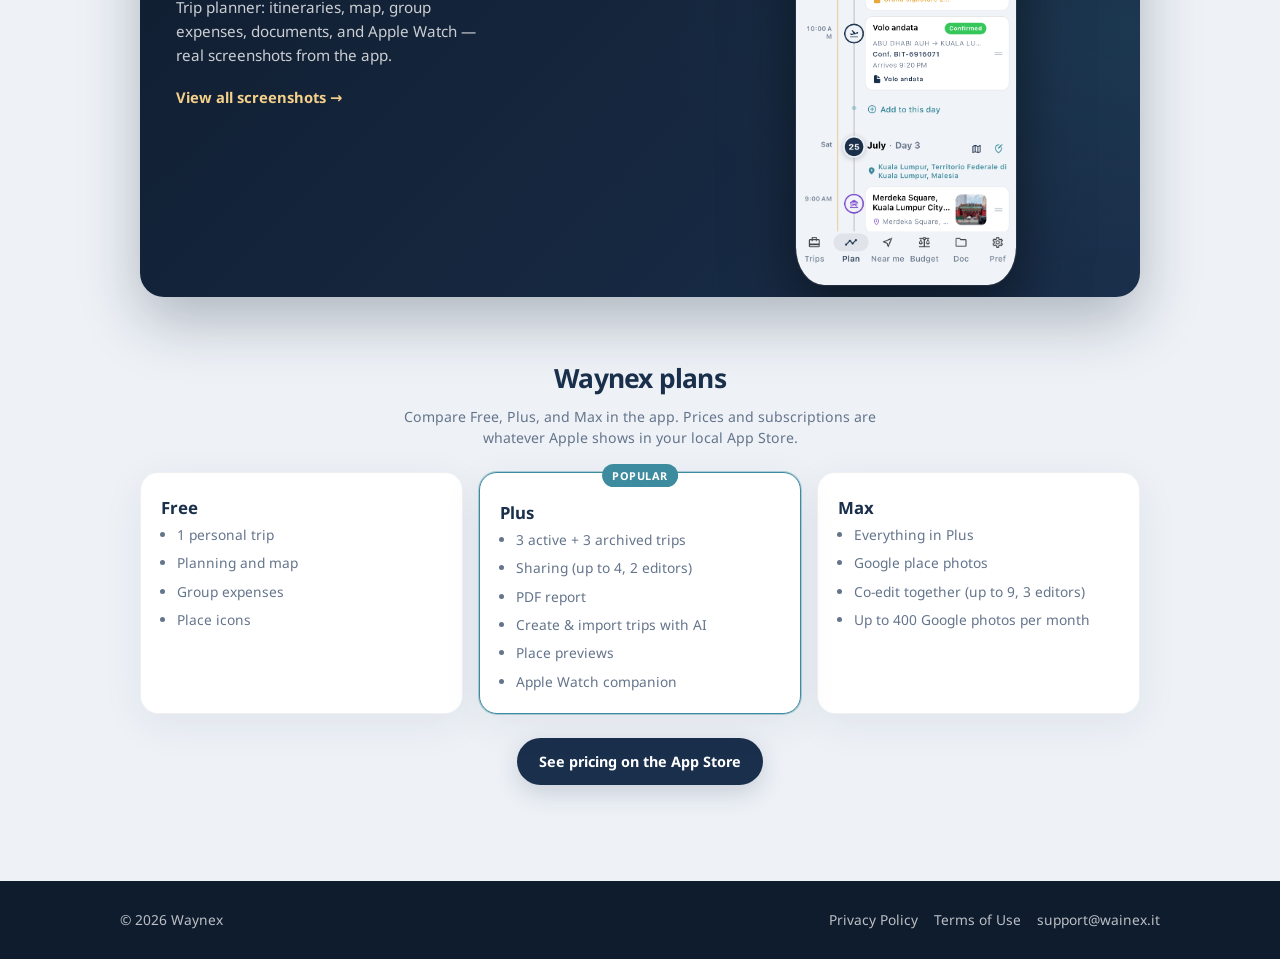
==== commit a49e09c1: "Strengthen SEO copy around trip planner, itineraries, map, and group expenses. Co-authored-by: Curso" ====
--- a/en/index.html
+++ b/en/index.html
@@ -3,8 +3,9 @@
 <head>
   <meta charset="UTF-8">
   <meta name="viewport" content="width=device-width, initial-scale=1">
-  <meta name="description" content="Waynex — your group travel companion. Itineraries, places, documents, and expenses in one place.">
-  <title>Waynex — Your trip, all in one place</title>
+  <meta name="description" content="Trip planner for groups: itineraries, map, group expenses, and documents in one app — even offline. Apple Watch with Plus or Max.">
+  <meta name="apple-itunes-app" content="app-id=6789250800">
+  <title>Waynex — Trip planner: itineraries, map, expenses & documents</title>
   <link rel="canonical" href="https://wainex.it/en/">
   <link rel="icon" href="/assets/app-icon.png" type="image/png">
   <link rel="apple-touch-icon" href="/assets/app-icon.png">
@@ -12,7 +13,7 @@
   <link rel="preconnect" href="https://fonts.gstatic.com" crossorigin>
   <link href="https://fonts.googleapis.com/css2?family=Noto+Sans:wght@400;600;700&display=swap" rel="stylesheet">
   <link rel="stylesheet" href="/styles.css?v=8">
-  <script defer src="/site.js?v=9"></script>
+  <script defer src="/site.js?v=11"></script>
 </head>
 <body>
   <header class="site-header">
@@ -44,9 +45,9 @@
         <div class="hero-icon-wrap">
           <img class="hero-icon" src="/assets/app-icon.png" alt="Waynex" width="96" height="96">
         </div>
-        <span class="hero-badge" data-i18n="heroBadge">iPhone · iPad · Apple Watch</span>
-        <h1 data-i18n="heroTitle">Your trip.<br>All in one place.</h1>
-        <p class="lead" data-i18n="heroLead">Plan itineraries, places, documents, and group expenses — even offline. Share via iCloud and travel together without the chaos.</p>
+        <span class="hero-badge" data-i18n="heroBadge">Trip planner · offline · Apple Watch (Plus/Max)</span>
+        <h1 data-i18n="heroTitle">Trips, itineraries, map.<br>Expenses and documents in one app.</h1>
+        <p class="lead" data-i18n="heroLead">Waynex is your group trip planner: timeline, map, shared expenses, and documents — even offline. Share via iCloud. Apple Watch with Plus or Max.</p>
         <a class="hero-cta" href="#" data-app-store rel="noopener noreferrer" data-i18n="heroCta">Download on the App Store</a>
       </div>
     </div>
@@ -57,7 +58,7 @@
     <div class="features">
       <a class="feature-card feature-card-link" data-link="screenshots" data-shot-hash="plan" href="/en/screenshots/#plan">
         <div class="feature-icon" aria-hidden="true">🗺️</div>
-        <h3 data-i18n="f1Title">Plan day by day</h3>
+        <h3 data-i18n="f1Title">Itineraries & map</h3>
         <p data-i18n="f1Body">Timeline, map, and places to discover. Stay on top of everything before and during your trip.</p>
         <span class="feature-link-hint" data-i18n="featureSeeScreen">See screenshot →</span>
       </a>
@@ -69,7 +70,7 @@
       </a>
       <a class="feature-card feature-card-link" data-link="screenshots" data-shot-hash="budget" href="/en/screenshots/#budget">
         <div class="feature-icon" aria-hidden="true">💶</div>
-        <h3 data-i18n="f3Title">Split expenses</h3>
+        <h3 data-i18n="f3Title">Group expenses</h3>
         <p data-i18n="f3Body">Track spending and see who owes what. No more vacation spreadsheets.</p>
         <span class="feature-link-hint" data-i18n="featureSeeScreen">See screenshot →</span>
       </a>
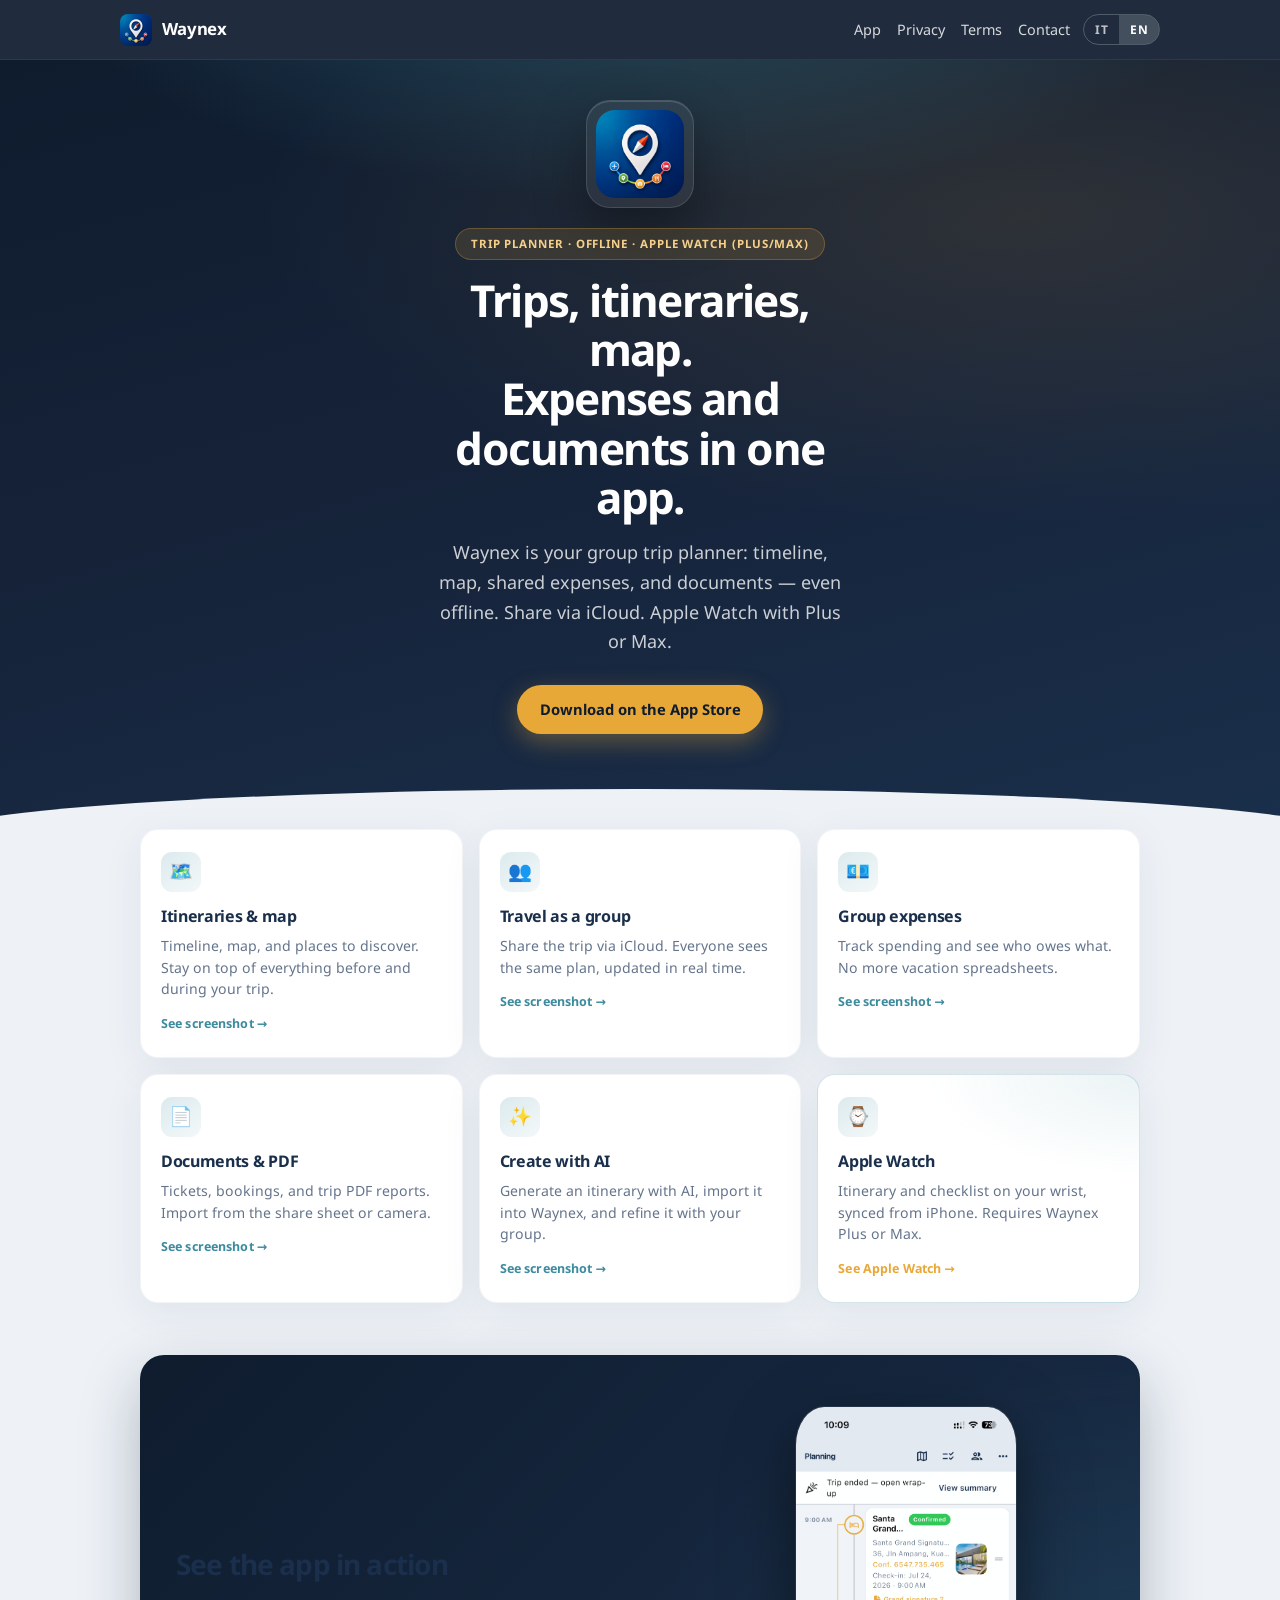
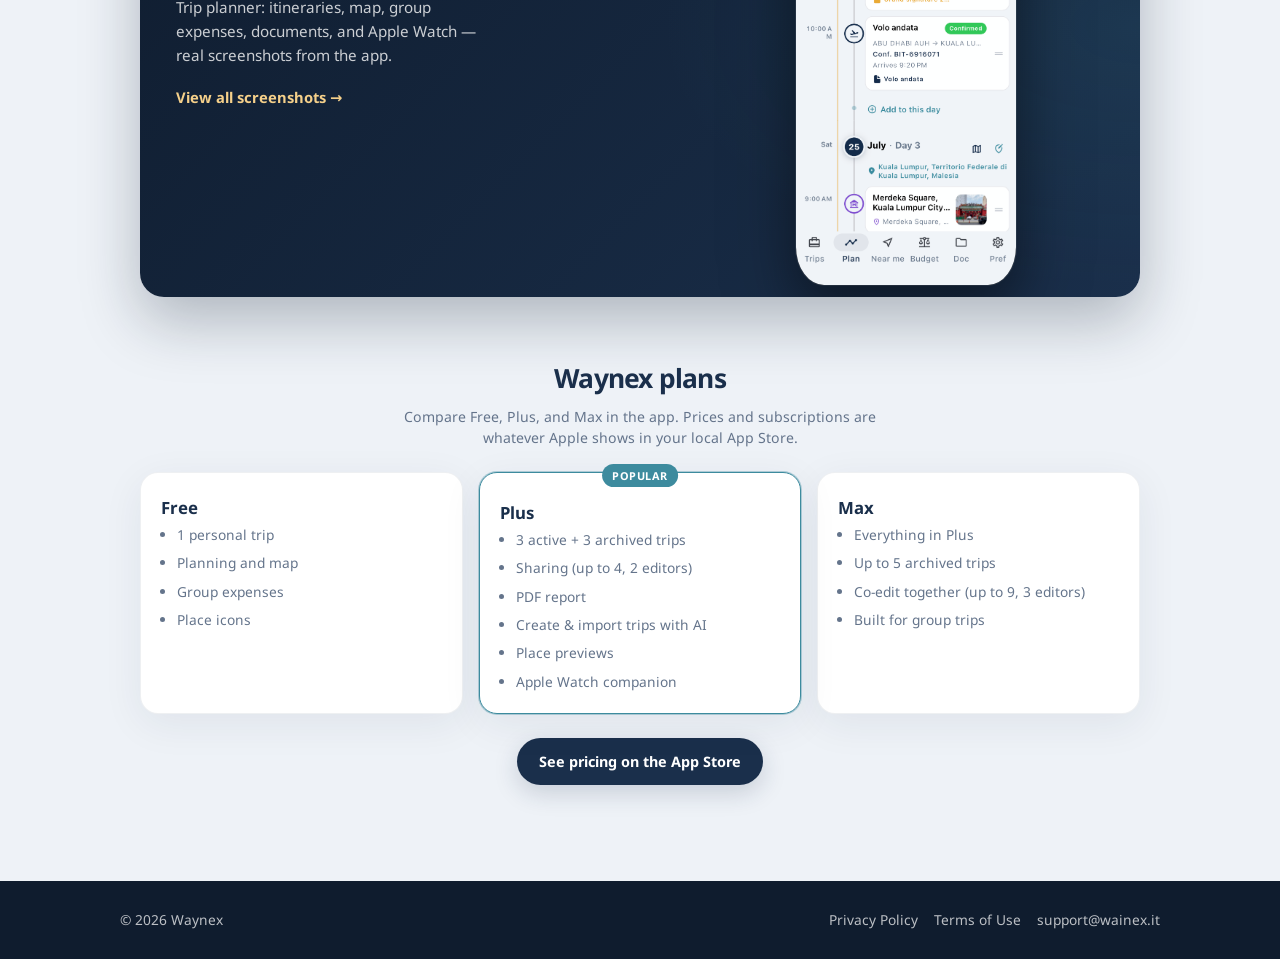
==== commit 74704cea: "Update site and privacy to drop Google Maps/Places claims. Max is group collaboration, not Google ph" ====
--- a/en/index.html
+++ b/en/index.html
@@ -12,8 +12,8 @@
   <link rel="preconnect" href="https://fonts.googleapis.com">
   <link rel="preconnect" href="https://fonts.gstatic.com" crossorigin>
   <link href="https://fonts.googleapis.com/css2?family=Noto+Sans:wght@400;600;700&display=swap" rel="stylesheet">
-  <link rel="stylesheet" href="/styles.css?v=8">
-  <script defer src="/site.js?v=11"></script>
+  <link rel="stylesheet" href="/styles.css?v=9">
+  <script defer src="/site.js?v=13"></script>
 </head>
 <body>
   <header class="site-header">
@@ -140,9 +140,9 @@
           <h3>Max</h3>
           <ul>
             <li data-i18n="max1">Everything in Plus</li>
-            <li data-i18n="max2">Google place photos</li>
+            <li data-i18n="max2">Up to 5 archived trips</li>
             <li data-i18n="max3">Co-edit together (up to 9, 3 editors)</li>
-            <li data-i18n="max4">Up to 400 Google photos per month</li>
+            <li data-i18n="max4">Built for group trips</li>
           </ul>
         </article>
       </div>
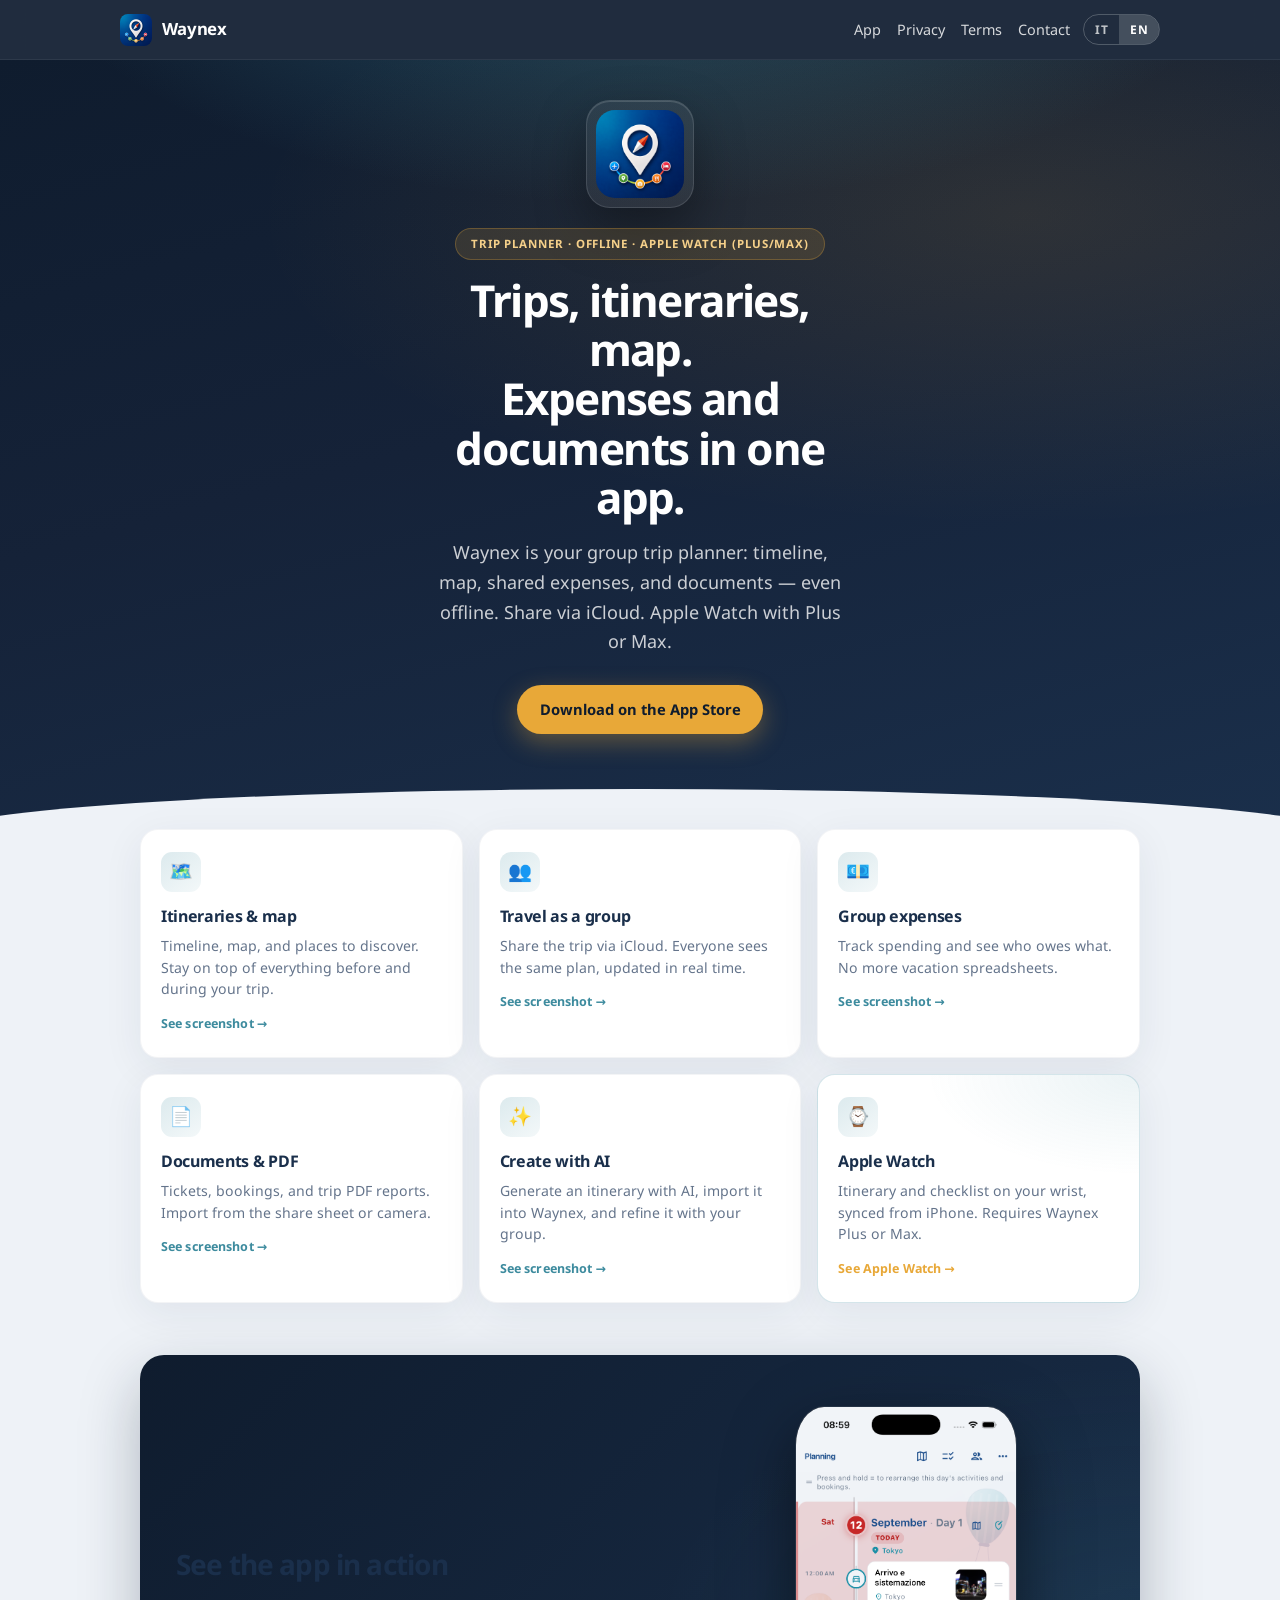
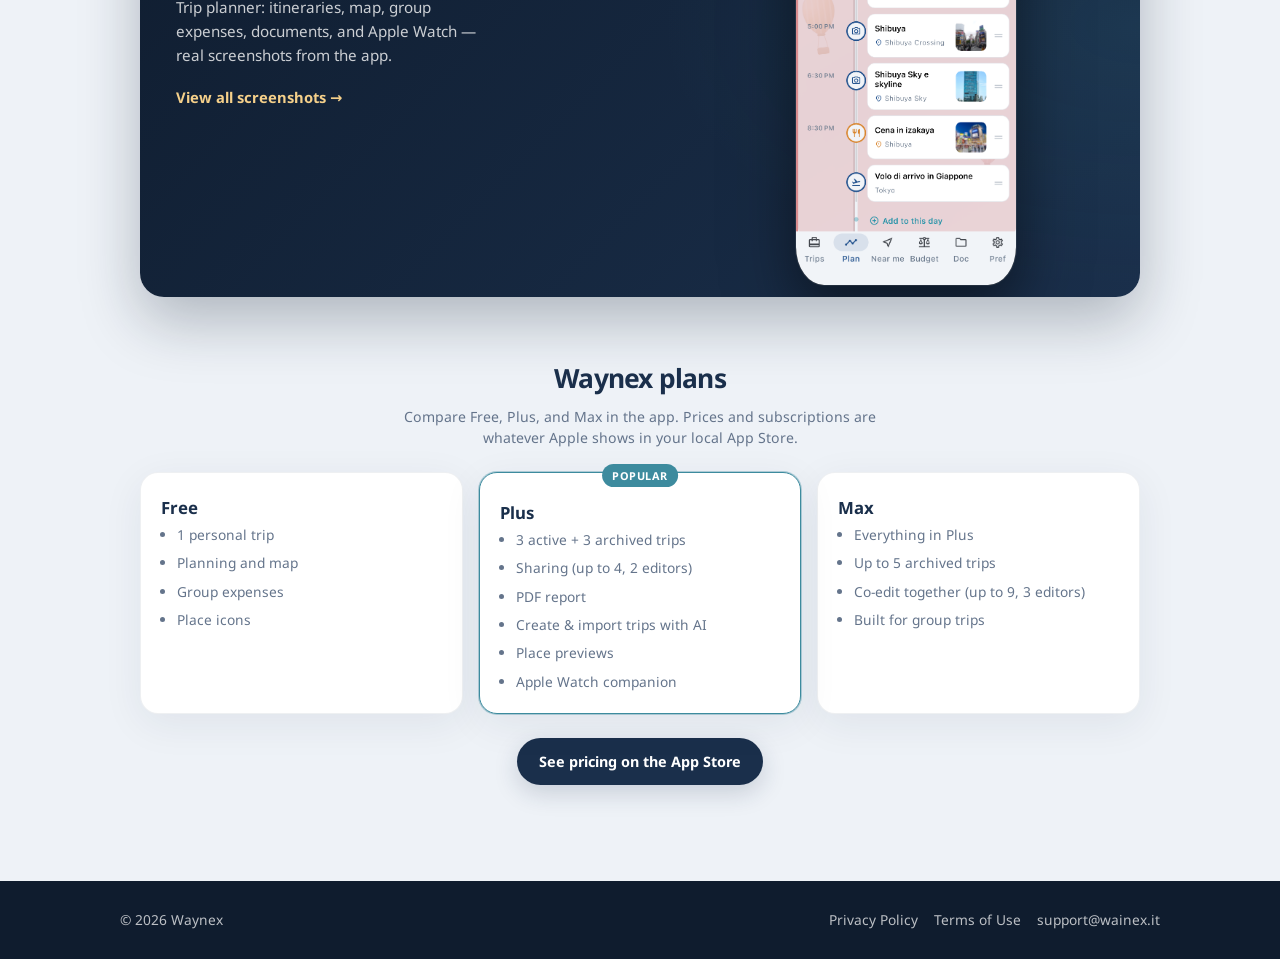
==== commit d9623093: "Refresh marketing screenshots to match the new app atmosphere. Co-authored-by: Cursor <cursoragent@c" ====
--- a/en/index.html
+++ b/en/index.html
@@ -7,6 +7,9 @@
   <meta name="apple-itunes-app" content="app-id=6789250800">
   <title>Waynex — Trip planner: itineraries, map, expenses & documents</title>
   <link rel="canonical" href="https://wainex.it/en/">
+  <link rel="alternate" hreflang="it" href="https://wainex.it/">
+  <link rel="alternate" hreflang="en" href="https://wainex.it/en/">
+  <link rel="alternate" hreflang="x-default" href="https://wainex.it/">
   <link rel="icon" href="/assets/app-icon.png" type="image/png">
   <link rel="apple-touch-icon" href="/assets/app-icon.png">
   <link rel="preconnect" href="https://fonts.googleapis.com">
@@ -103,7 +106,7 @@
         </div>
         <div class="teaser-phone" aria-hidden="true">
           <div class="phone phone--teaser phone--teaser-lg phone--hires">
-            <div class="phone-bezel"><div class="phone-screen"><img src="/assets/screenshots/02-plan-1206.png" alt="" width="1206" height="2622" loading="lazy" decoding="async"></div></div>
+            <div class="phone-bezel"><div class="phone-screen"><img src="/assets/screenshots/02-plan-1206.png?v=4" alt="" width="1206" height="2622" loading="lazy" decoding="async"></div></div>
           </div>
         </div>
       </div>
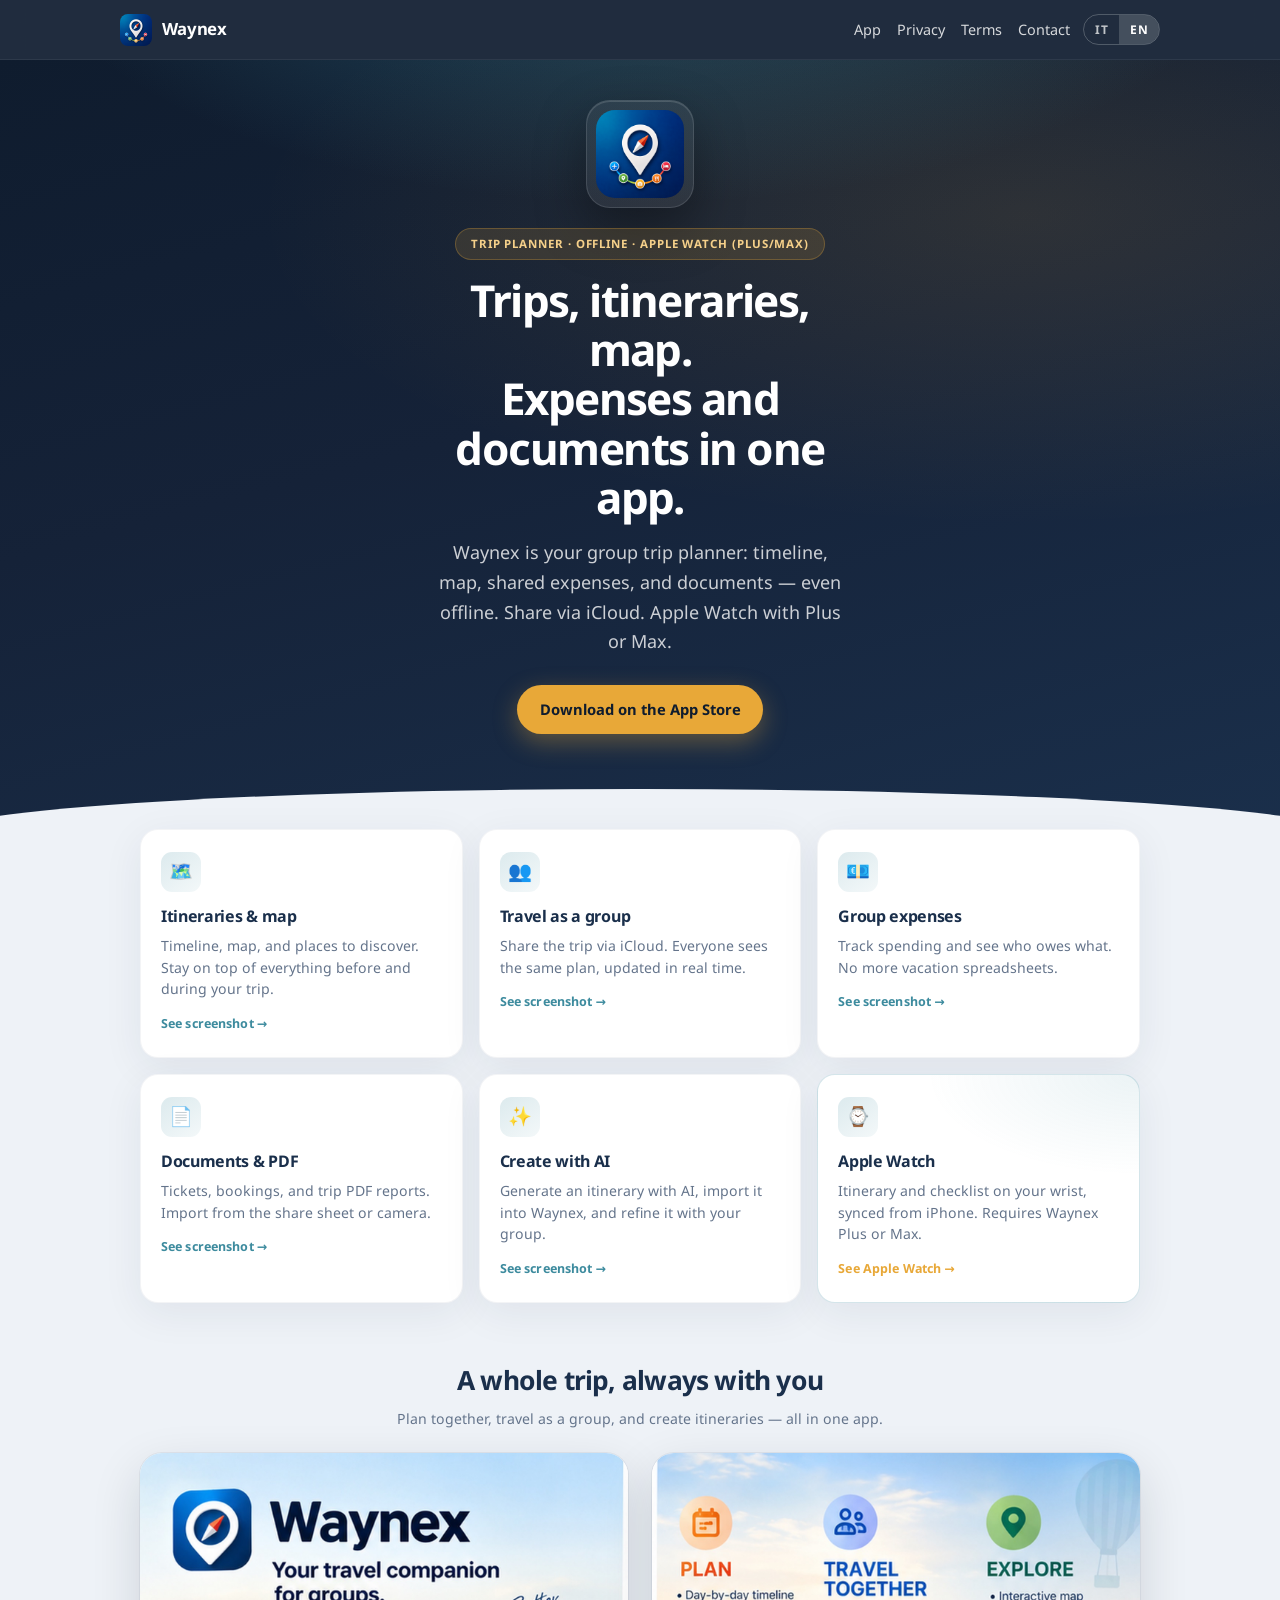
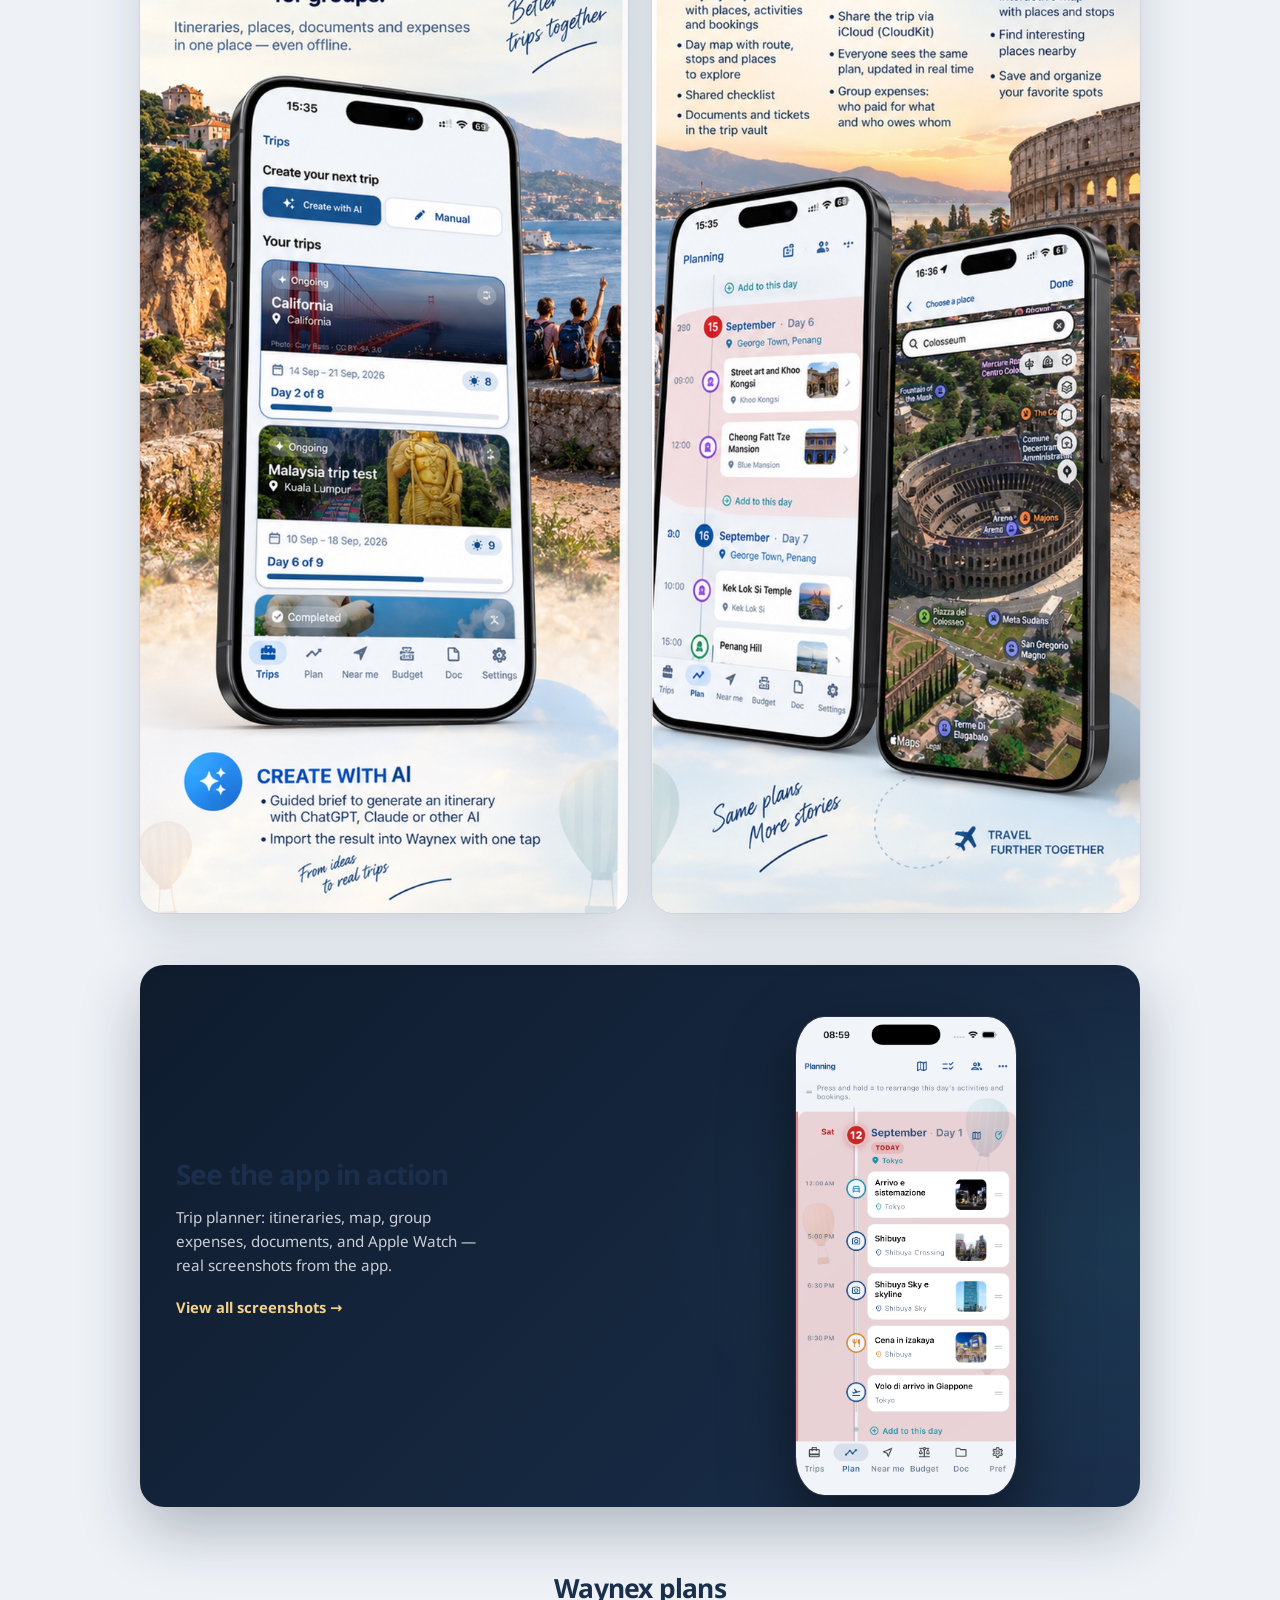
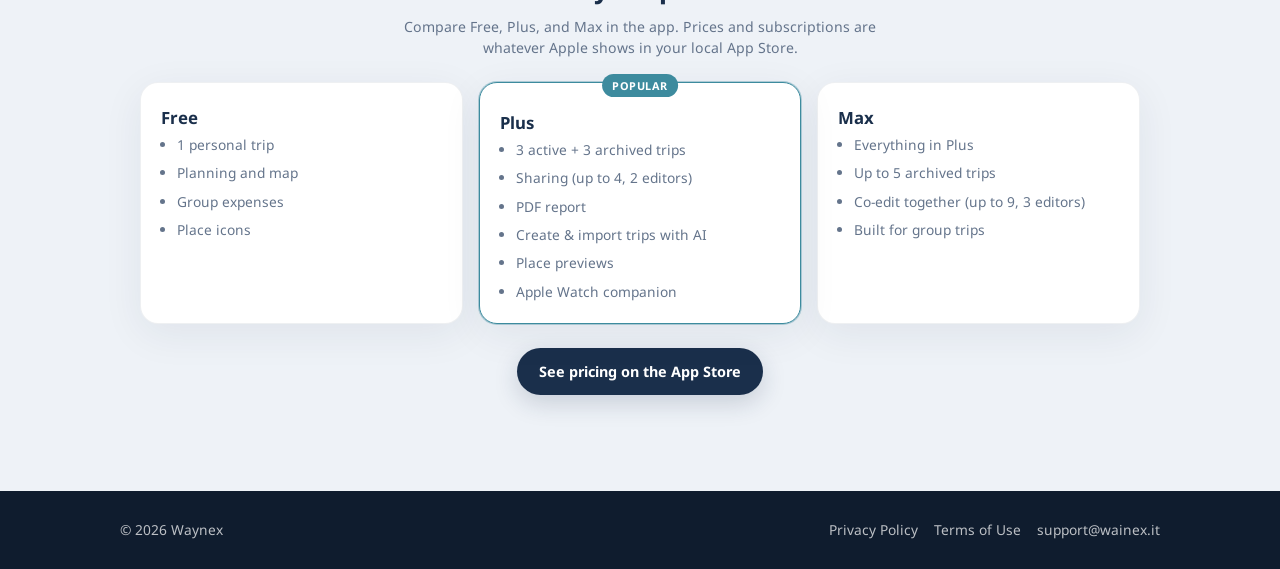
==== commit 48def98b: "Add iPhone infographics to the IT and EN home pages. Co-authored-by: Cursor <cursoragent@cursor.com>" ====
--- a/en/index.html
+++ b/en/index.html
@@ -7,15 +7,12 @@
   <meta name="apple-itunes-app" content="app-id=6789250800">
   <title>Waynex — Trip planner: itineraries, map, expenses & documents</title>
   <link rel="canonical" href="https://wainex.it/en/">
-  <link rel="alternate" hreflang="it" href="https://wainex.it/">
-  <link rel="alternate" hreflang="en" href="https://wainex.it/en/">
-  <link rel="alternate" hreflang="x-default" href="https://wainex.it/">
   <link rel="icon" href="/assets/app-icon.png" type="image/png">
   <link rel="apple-touch-icon" href="/assets/app-icon.png">
   <link rel="preconnect" href="https://fonts.googleapis.com">
   <link rel="preconnect" href="https://fonts.gstatic.com" crossorigin>
   <link href="https://fonts.googleapis.com/css2?family=Noto+Sans:wght@400;600;700&display=swap" rel="stylesheet">
-  <link rel="stylesheet" href="/styles.css?v=9">
+  <link rel="stylesheet" href="/styles.css?v=10">
   <script defer src="/site.js?v=13"></script>
 </head>
 <body>
@@ -97,6 +94,35 @@
       </a>
     </div>
 
+    <section class="section section-infographics" aria-label="Waynex preview">
+      <div class="section-header">
+        <h2>A whole trip, always with you</h2>
+        <p class="section-note">Plan together, travel as a group, and create itineraries — all in one app.</p>
+      </div>
+      <div class="infographic-pair">
+        <figure class="infographic-card">
+          <img
+            src="/assets/infographics/iphone-en-1.jpg?v=1"
+            alt="Waynex: plan your trip — timeline, map, checklist, and documents"
+            width="660"
+            height="1434"
+            loading="lazy"
+            decoding="async"
+          >
+        </figure>
+        <figure class="infographic-card">
+          <img
+            src="/assets/infographics/iphone-en-2.jpg?v=1"
+            alt="Waynex: travel as a group and create itineraries with AI"
+            width="660"
+            height="1434"
+            loading="lazy"
+            decoding="async"
+          >
+        </figure>
+      </div>
+    </section>
+
     <section class="section section-screenshots-teaser" id="app">
       <div class="teaser-card">
         <div class="teaser-copy">
--- a/styles.css
+++ b/styles.css
@@ -461,6 +461,41 @@
   margin-top: 3.25rem;
 }
 
+.section-infographics {
+  margin-top: 3.5rem;
+}
+
+.infographic-pair {
+  display: grid;
+  grid-template-columns: repeat(2, minmax(0, 1fr));
+  gap: 1.5rem;
+  align-items: start;
+}
+
+.infographic-card {
+  margin: 0;
+  border-radius: calc(var(--radius) + 4px);
+  overflow: hidden;
+  background: var(--card);
+  box-shadow:
+    0 18px 50px rgba(15, 28, 46, 0.14),
+    0 0 0 1px rgba(26, 47, 75, 0.06);
+  transition: transform 0.25s ease, box-shadow 0.25s ease;
+}
+
+.infographic-card:hover {
+  transform: translateY(-4px);
+  box-shadow:
+    0 26px 60px rgba(15, 28, 46, 0.18),
+    0 0 0 1px rgba(61, 139, 158, 0.18);
+}
+
+.infographic-card img {
+  display: block;
+  width: 100%;
+  height: auto;
+}
+
 .teaser-card {
   display: grid;
   grid-template-columns: 1.1fr 0.9fr;
@@ -1022,6 +1057,14 @@
     grid-template-columns: repeat(2, minmax(0, 1fr));
   }
 
+  .infographic-pair {
+    grid-template-columns: 1fr;
+    max-width: 420px;
+    margin-left: auto;
+    margin-right: auto;
+    gap: 1.25rem;
+  }
+
   .teaser-card {
     grid-template-columns: 1fr;
     padding: 1.75rem 1.5rem 0;
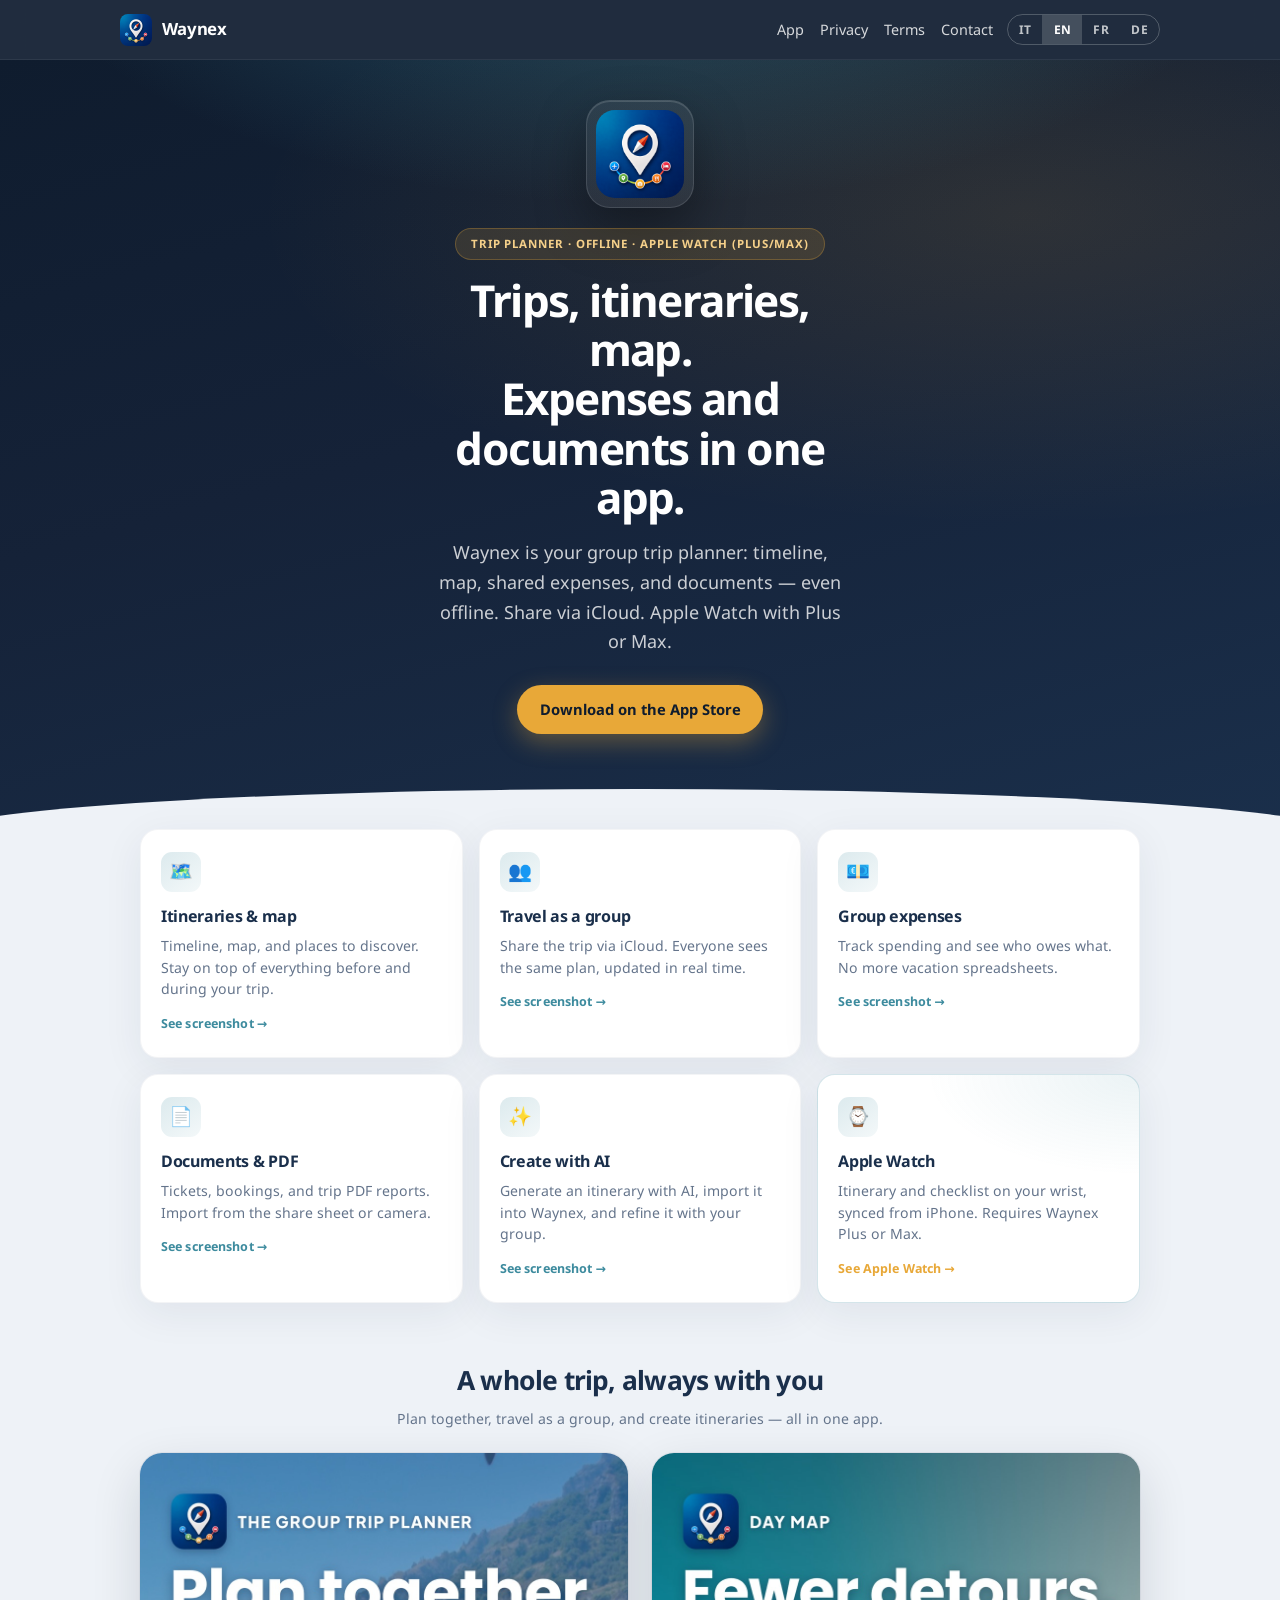
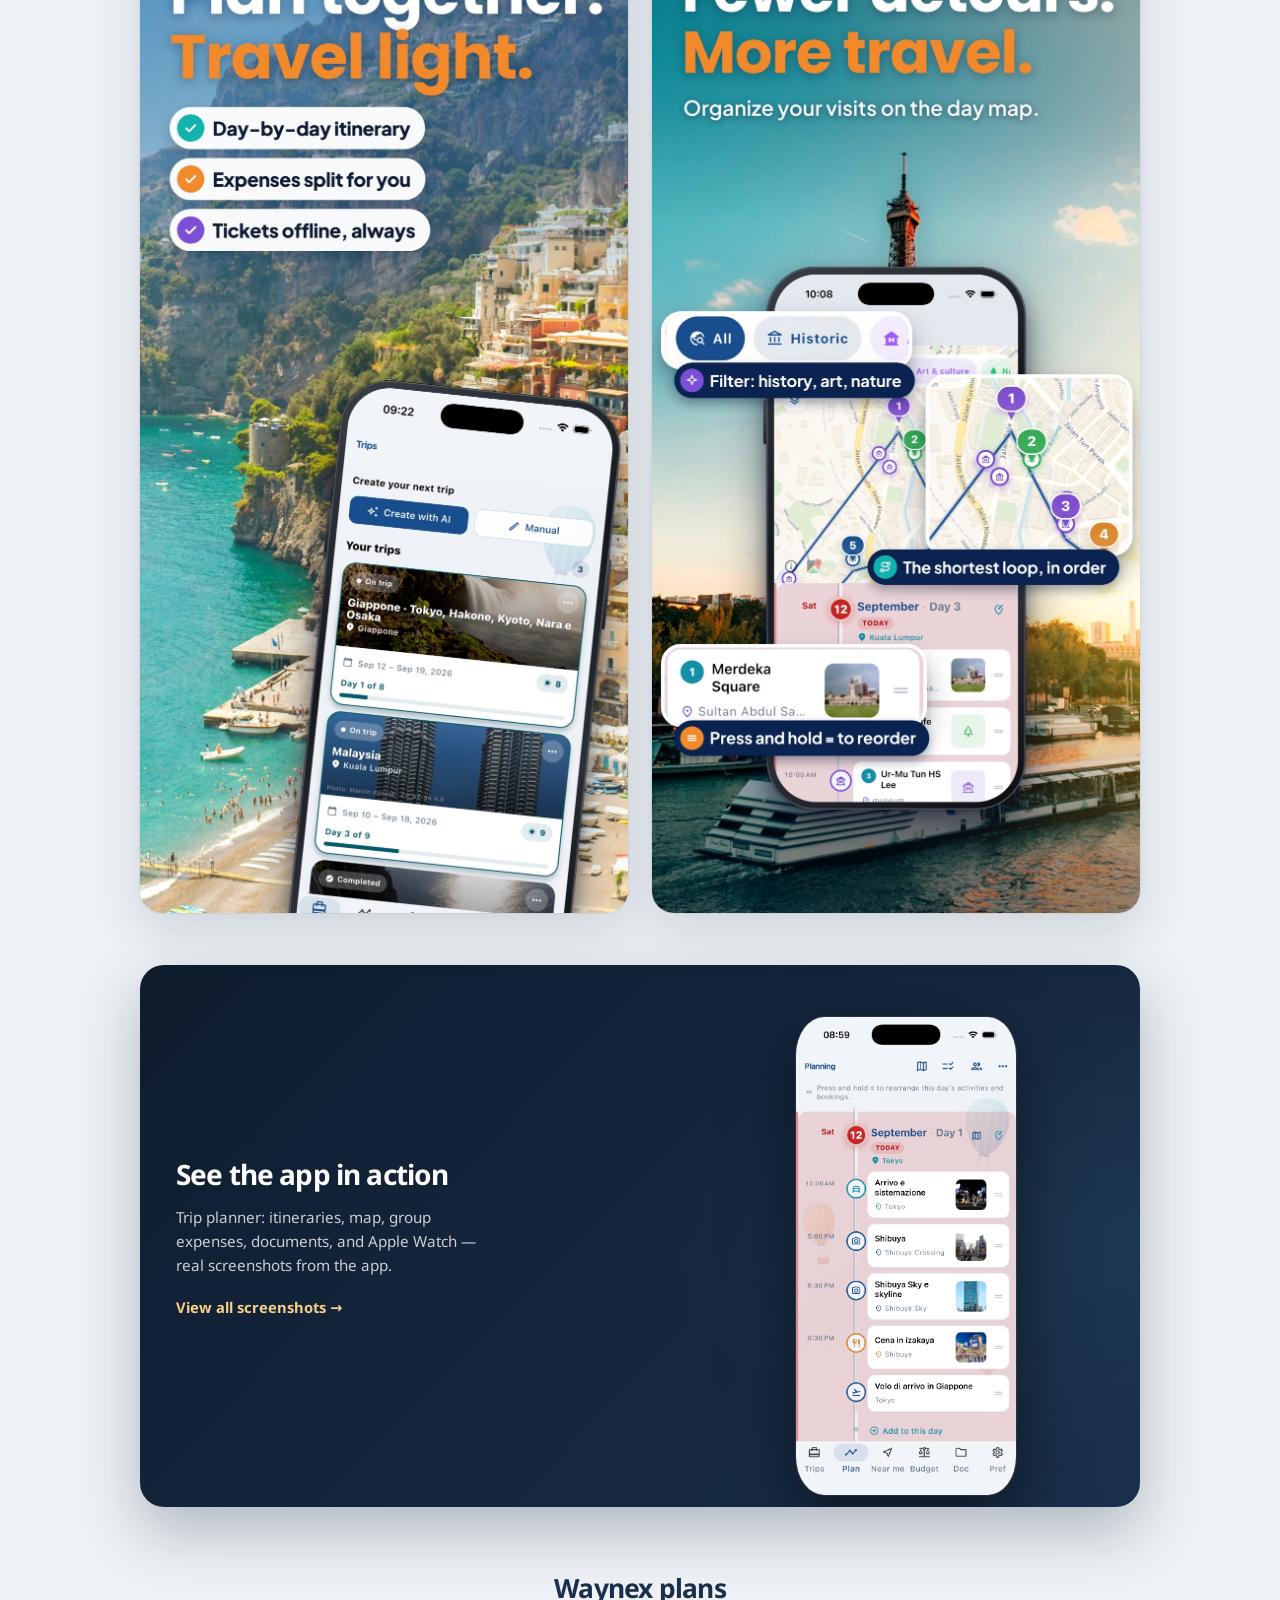
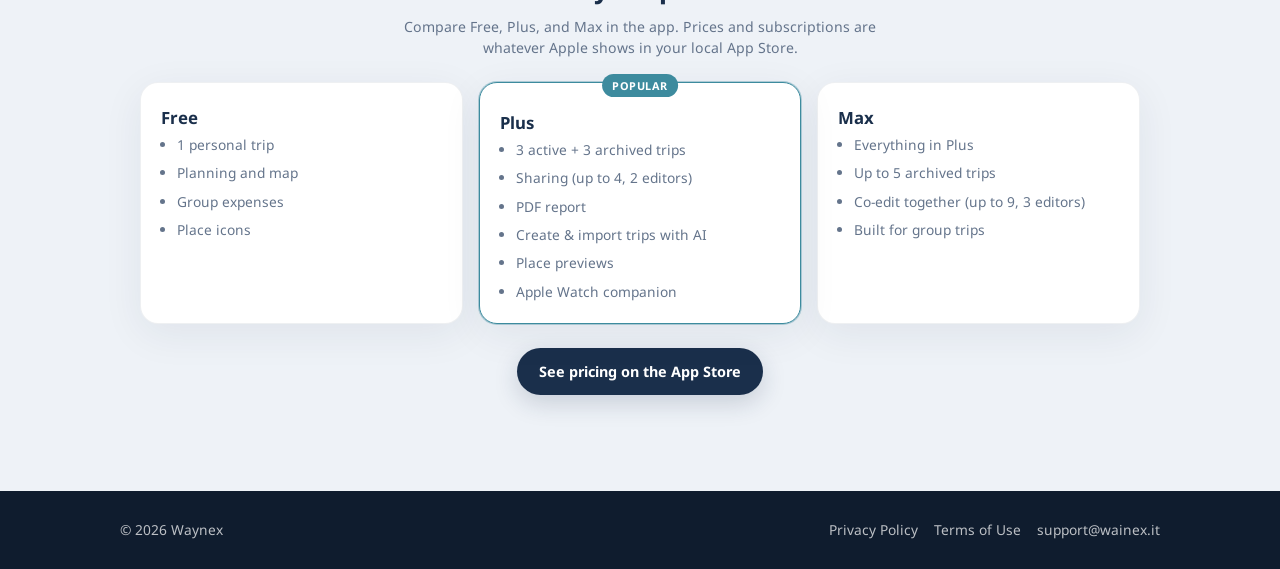
==== commit 75a34a1d: "Add French and German site, refresh home infographics. New /fr/ and /de/ pages, IT/EN/FR/DE language" ====
--- a/en/index.html
+++ b/en/index.html
@@ -3,17 +3,22 @@
 <head>
   <meta charset="UTF-8">
   <meta name="viewport" content="width=device-width, initial-scale=1">
-  <meta name="description" content="Trip planner for groups: itineraries, map, group expenses, and documents in one app — even offline. Apple Watch with Plus or Max.">
+  <meta name="description" content="Trip planner for groups: itineraries, map, group expenses, and documents in one app — even offline. Apple Watch with Plus or Max. Waynex for iPhone, iPad, and Apple Watch.">
   <meta name="apple-itunes-app" content="app-id=6789250800">
   <title>Waynex — Trip planner: itineraries, map, expenses & documents</title>
   <link rel="canonical" href="https://wainex.it/en/">
+  <link rel="alternate" hreflang="it" href="https://wainex.it/">
+  <link rel="alternate" hreflang="en" href="https://wainex.it/en/">
+  <link rel="alternate" hreflang="fr" href="https://wainex.it/fr/">
+  <link rel="alternate" hreflang="de" href="https://wainex.it/de/">
+  <link rel="alternate" hreflang="x-default" href="https://wainex.it/">
   <link rel="icon" href="/assets/app-icon.png" type="image/png">
   <link rel="apple-touch-icon" href="/assets/app-icon.png">
   <link rel="preconnect" href="https://fonts.googleapis.com">
   <link rel="preconnect" href="https://fonts.gstatic.com" crossorigin>
   <link href="https://fonts.googleapis.com/css2?family=Noto+Sans:wght@400;600;700&display=swap" rel="stylesheet">
-  <link rel="stylesheet" href="/styles.css?v=10">
-  <script defer src="/site.js?v=13"></script>
+  <link rel="stylesheet" href="/styles.css?v=11">
+  <script defer src="/site.js?v=15"></script>
 </head>
 <body>
   <header class="site-header">
@@ -34,6 +39,8 @@
         <div class="lang-switch" aria-label="Language">
           <a href="/" data-lang-btn="it">IT</a>
           <a href="/en/" data-lang-btn="en" class="active">EN</a>
+          <a href="/fr/" data-lang-btn="fr">FR</a>
+          <a href="/de/" data-lang-btn="de">DE</a>
         </div>
       </div>
     </div>
@@ -96,14 +103,14 @@
 
     <section class="section section-infographics" aria-label="Waynex preview">
       <div class="section-header">
-        <h2>A whole trip, always with you</h2>
-        <p class="section-note">Plan together, travel as a group, and create itineraries — all in one app.</p>
+        <h2 data-i18n="infoTitle">A whole trip, always with you</h2>
+        <p class="section-note" data-i18n="infoNote">Plan together, travel as a group, and create itineraries — all in one app.</p>
       </div>
       <div class="infographic-pair">
         <figure class="infographic-card">
           <img
-            src="/assets/infographics/iphone-en-1.jpg?v=1"
-            alt="Waynex: plan your trip — timeline, map, checklist, and documents"
+            src="/assets/infographics/iphone-en-1.jpg?v=2"
+            alt="Waynex: plan together, travel light — itinerary, expenses and offline tickets" data-i18n-alt="info1Alt"
             width="660"
             height="1434"
             loading="lazy"
@@ -112,8 +119,8 @@
         </figure>
         <figure class="infographic-card">
           <img
-            src="/assets/infographics/iphone-en-2.jpg?v=1"
-            alt="Waynex: travel as a group and create itineraries with AI"
+            src="/assets/infographics/iphone-en-2.jpg?v=2"
+            alt="Waynex: day map with stops in order and the shortest route" data-i18n-alt="info2Alt"
             width="660"
             height="1434"
             loading="lazy"
@@ -127,7 +134,7 @@
       <div class="teaser-card">
         <div class="teaser-copy">
           <h2 data-i18n="screenshotsTeaserTitle">See the app in action</h2>
-          <p data-i18n="screenshotsTeaserBody">High-resolution screenshots: trips, timeline, expenses, AI, and Apple Watch.</p>
+          <p data-i18n="screenshotsTeaserBody">Trip planner: itineraries, map, group expenses, documents, and Apple Watch — real screenshots from the app.</p>
           <a class="teaser-link" data-link="screenshots" href="/en/screenshots/" data-i18n="screenshotsTeaserCta">View all screenshots →</a>
         </div>
         <div class="teaser-phone" aria-hidden="true">
--- a/styles.css
+++ b/styles.css
@@ -513,6 +513,7 @@
 
 .teaser-copy h2 {
   margin: 0 0 0.5rem;
+  color: #fff;
   font-size: clamp(1.35rem, 3vw, 1.75rem);
   letter-spacing: -0.03em;
 }
